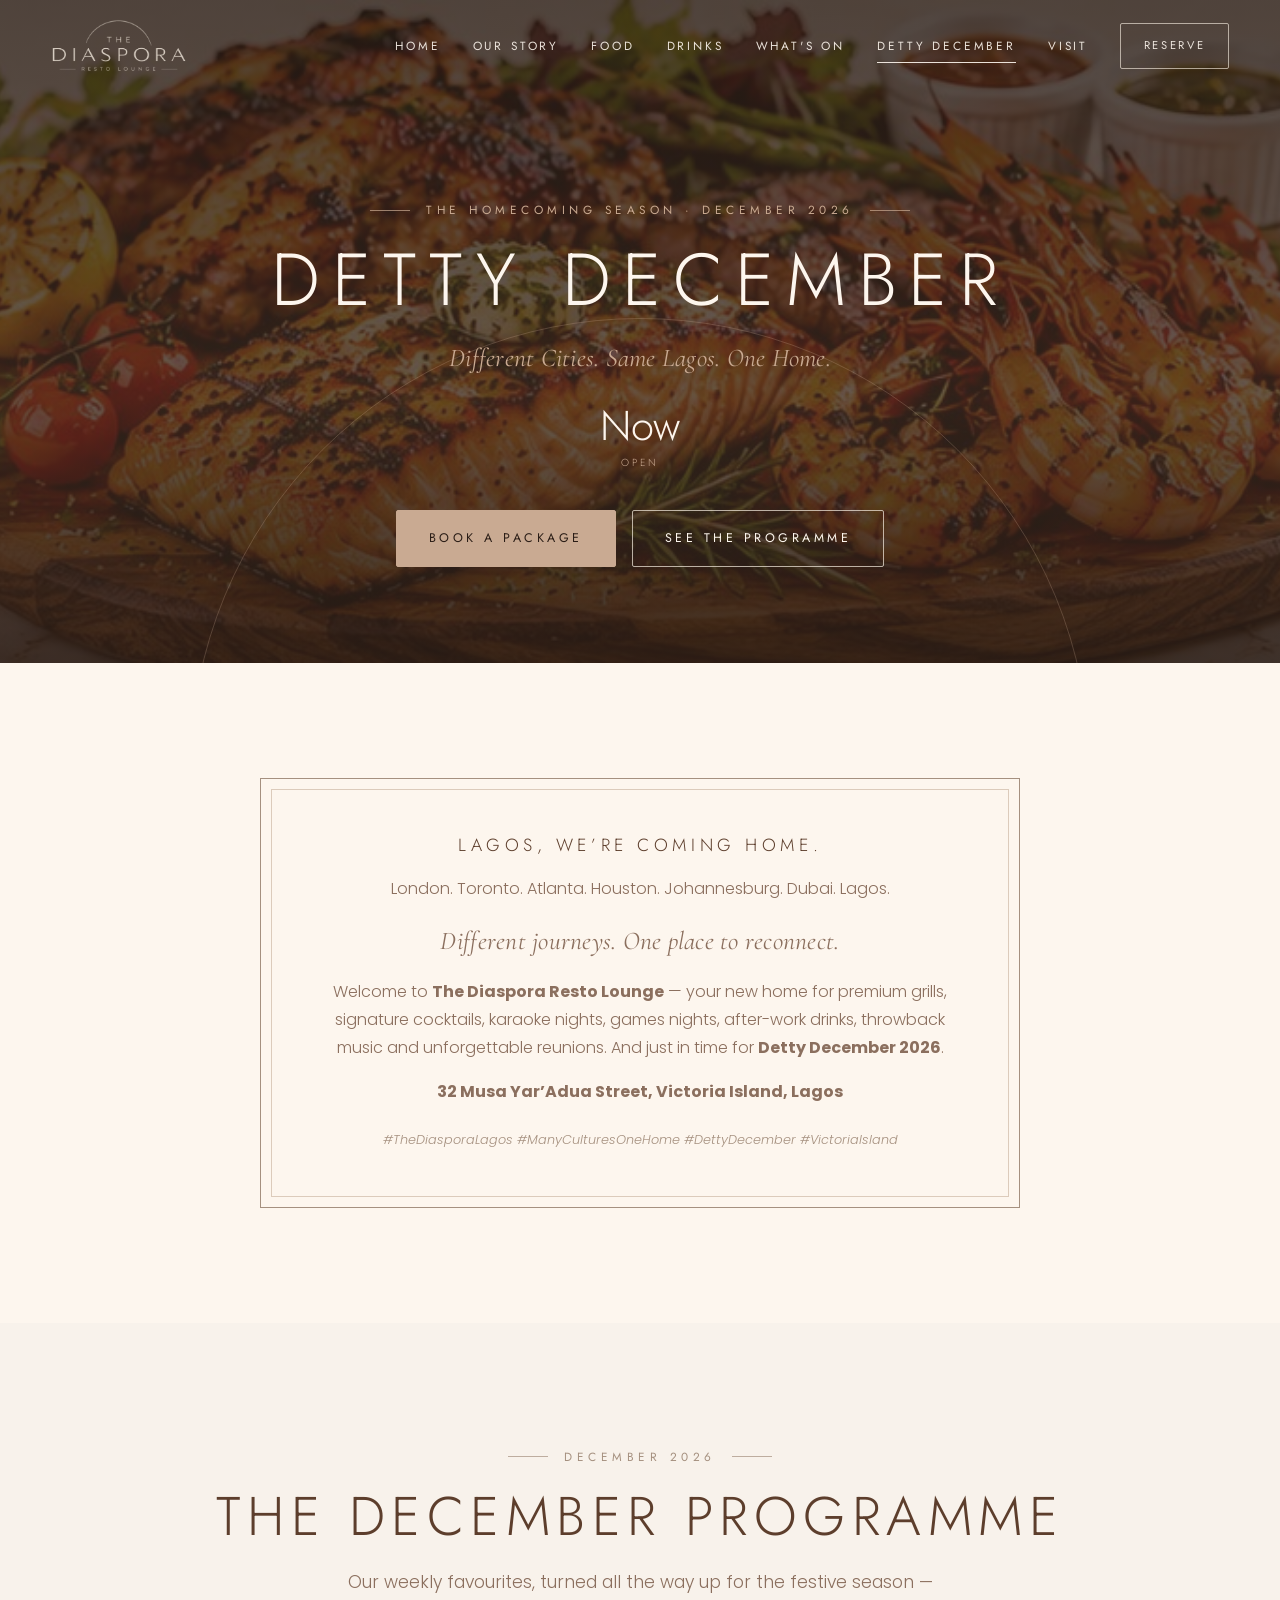
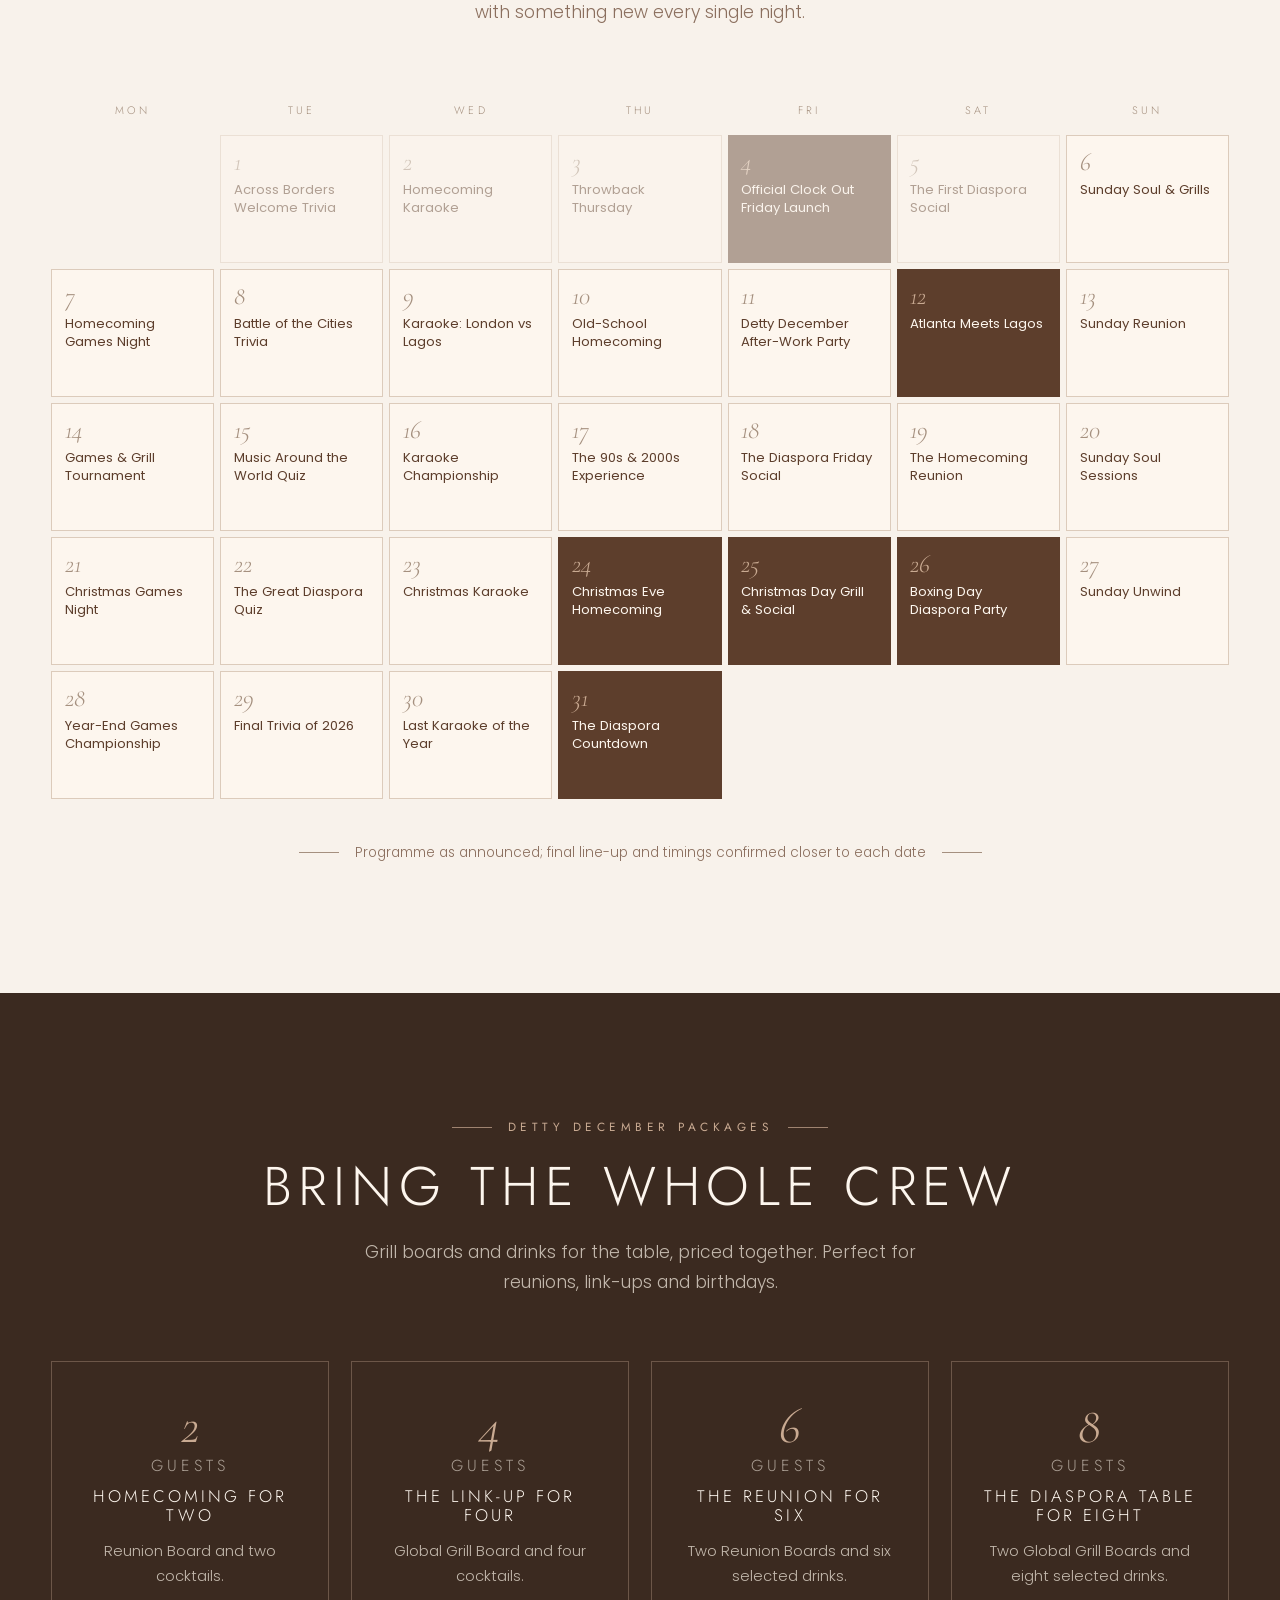
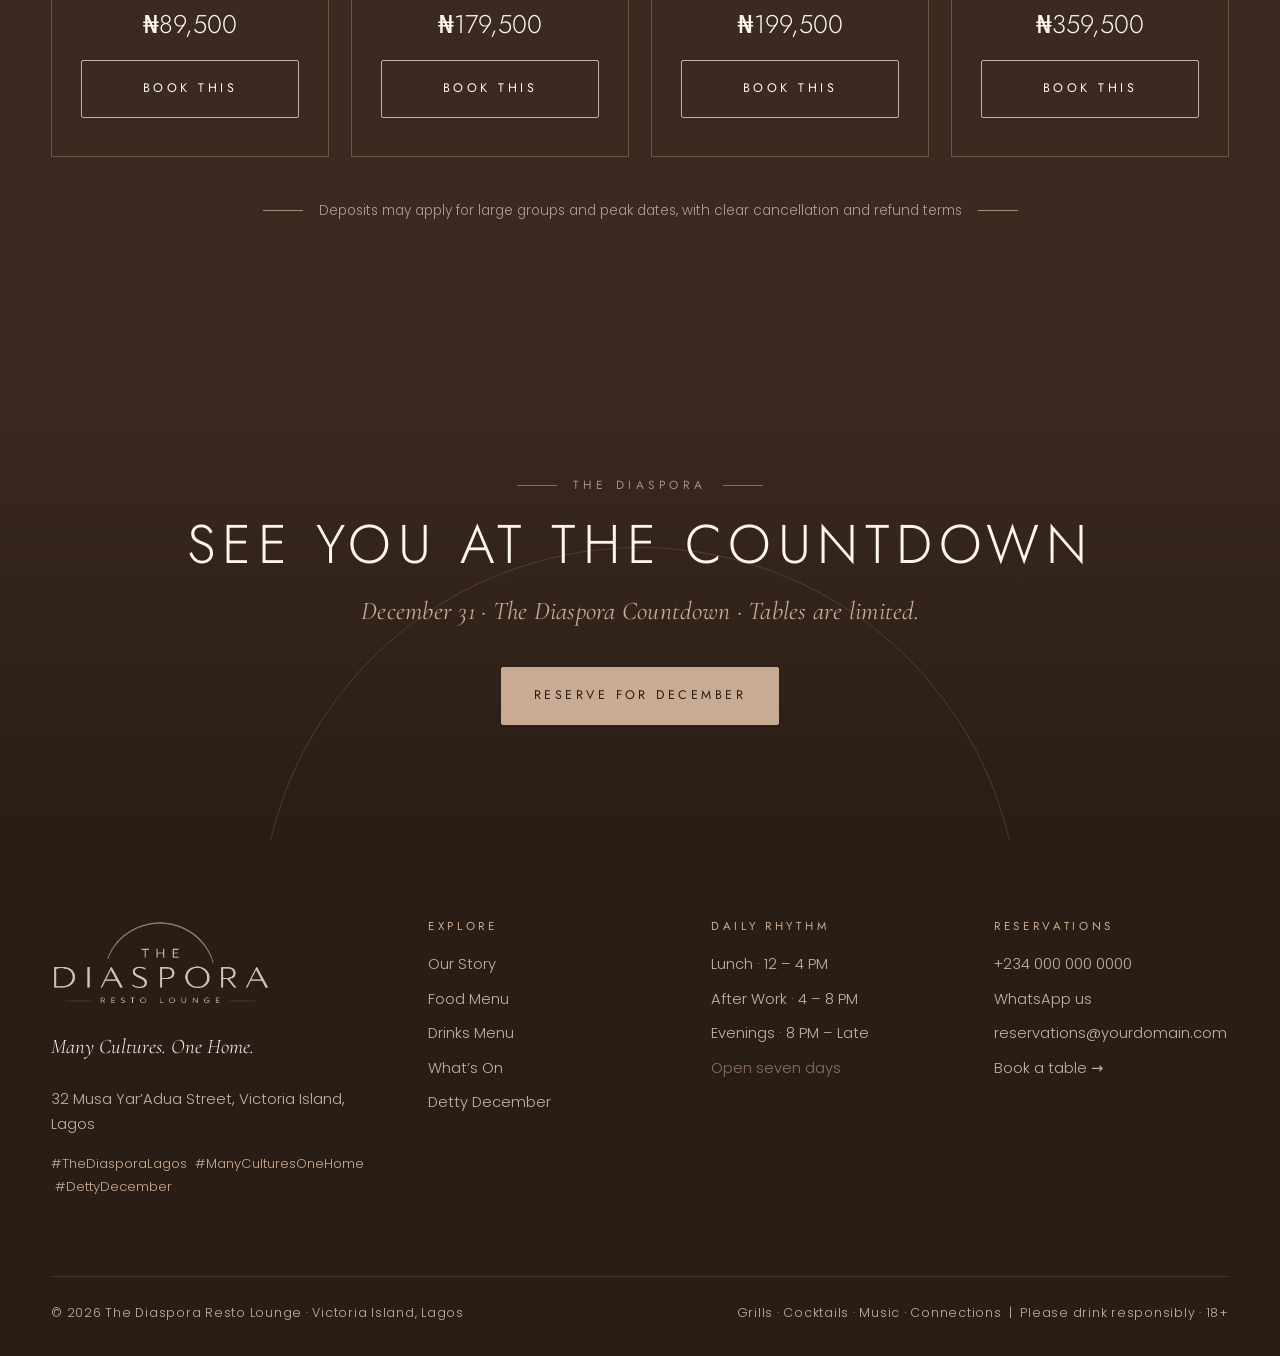
==== The_Diaspora_Website/detty-december.html @ e5af8d69 "Add files via upload first commit" ====
<!DOCTYPE html>
<html lang="en">
<head>
<meta charset="utf-8">
<meta name="viewport" content="width=device-width, initial-scale=1">
<title>Detty December 2026 · The Diaspora Resto Lounge</title>
<meta name="description" content="The Homecoming Season at The Diaspora — 31 nights of trivia, karaoke, socials and reunions this Detty December in Victoria Island, Lagos. Group packages from ₦89,500.">
<meta name="theme-color" content="#3B2A20">
<meta property="og:title" content="Detty December 2026 · The Diaspora Resto Lounge">
<meta property="og:description" content="The Homecoming Season at The Diaspora — 31 nights of trivia, karaoke, socials and reunions this Detty December in Victoria Island, Lagos. Group packages from ₦89,500.">
<meta property="og:type" content="website">
<meta property="og:image" content="assets/img/og-image.jpg">
<link rel="icon" href="assets/img/favicon.svg" type="image/svg+xml">
<link rel="preconnect" href="https://fonts.googleapis.com">
<link rel="preconnect" href="https://fonts.gstatic.com" crossorigin>
<link href="https://fonts.googleapis.com/css2?family=Cormorant+Garamond:ital,wght@1,400;1,500&family=Jost:wght@300;400;500&family=Poppins:wght@300;400;500&display=swap" rel="stylesheet">
<link rel="stylesheet" href="assets/css/style.css">
</head>
<body>
<a class="skip" href="#main">Skip to content</a>
<header class="site-header">
  <div class="wrap bar">
    <a class="brand" href="index.html" aria-label="The Diaspora Resto Lounge — home">
      <img class="logo-light" src="assets/img/logo-light.png" alt="The Diaspora Resto Lounge" width="764" height="303">
      <img class="logo-dark" src="assets/img/logo-dark.png" alt="The Diaspora Resto Lounge" width="764" height="303">
    </a>
    <button class="menu-toggle" aria-label="Open menu" aria-expanded="false"><span></span><span></span><span></span></button>
    <nav class="nav" aria-label="Main">
      <a href="index.html">Home</a>
      <a href="our-story.html">Our Story</a>
      <a href="food.html">Food</a>
      <a href="drinks.html">Drinks</a>
      <a href="whats-on.html">What&#x27;s On</a>
      <a href="detty-december.html" aria-current="page">Detty December</a>
      <a href="visit.html">Visit</a>
      <a class="btn light" href="visit.html#reserve">Reserve</a>
    </nav>
  </div>
</header>
<main id="main">
<section class="page-hero has-img">
  <div class="bg"><img src="assets/img/board-global-grill.jpg" alt=""></div>
  <div class="wrap">
    <div class="eyebrow lined">The Homecoming Season · December 2026</div>
    <h1>Detty December</h1>
    <p class="accent">Different Cities. Same Lagos. One Home.</p>
    <div class="countdown" data-countdown style="justify-content:center">
      <div><b data-d>–</b><small>Days</small></div><div><b data-h>–</b><small>Hours</small></div>
      <div><b data-m>–</b><small>Mins</small></div><div><b data-s>–</b><small>Secs</small></div>
    </div>
    <div class="btn-row" style="justify-content:center"><a class="btn glow" href="#packages">Book a package</a><a class="btn light" href="#programme">See the programme</a></div>
  </div>
</section>
<section class="section bg-cream">
  <div class="wrap">
    <div class="promo-card reveal">
      <h3>Lagos, we’re coming home.</h3>
      <p>London. Toronto. Atlanta. Houston. Johannesburg. Dubai. Lagos.</p>
      <p class="accent" style="margin:1.2rem 0">Different journeys. One place to reconnect.</p>
      <p>Welcome to <strong>The Diaspora Resto Lounge</strong> — your new home for premium grills, signature cocktails, karaoke nights, games nights, after-work drinks, throwback music and unforgettable reunions. And just in time for <strong>Detty December 2026</strong>.</p>
      <p><strong>32 Musa Yar’Adua Street, Victoria Island, Lagos</strong></p>
      <p class="tags">#TheDiasporaLagos #ManyCulturesOneHome #DettyDecember #VictoriaIsland</p>
    </div>
  </div>
</section>

<section class="section" id="programme" style="scroll-margin-top:80px">
  <div class="wrap">
    <div class="section-head center reveal">
      <div class="eyebrow lined">December 2026</div>
      <h2 class="title">The December Programme</h2>
      <p class="lead">Our weekly favourites, turned all the way up for the festive season — with something new every single night.</p>
    </div>
    <div class="cal reveal"><div class="dow">Mon</div><div class="dow">Tue</div><div class="dow">Wed</div><div class="dow">Thu</div><div class="dow">Fri</div><div class="dow">Sat</div><div class="dow">Sun</div><div class="cell empty"></div><div class="cell" data-date="2026-12-01"><span class="num">1</span><span class="wd">Tuesday</span><span class="ev">Across Borders Welcome Trivia</span></div><div class="cell" data-date="2026-12-02"><span class="num">2</span><span class="wd">Wednesday</span><span class="ev">Homecoming Karaoke</span></div><div class="cell" data-date="2026-12-03"><span class="num">3</span><span class="wd">Thursday</span><span class="ev">Throwback Thursday</span></div><div class="cell hl" data-date="2026-12-04"><span class="num">4</span><span class="wd">Friday</span><span class="ev">Official Clock Out Friday Launch</span></div><div class="cell" data-date="2026-12-05"><span class="num">5</span><span class="wd">Saturday</span><span class="ev">The First Diaspora Social</span></div><div class="cell" data-date="2026-12-06"><span class="num">6</span><span class="wd">Sunday</span><span class="ev">Sunday Soul &amp; Grills</span></div><div class="cell" data-date="2026-12-07"><span class="num">7</span><span class="wd">Monday</span><span class="ev">Homecoming Games Night</span></div><div class="cell" data-date="2026-12-08"><span class="num">8</span><span class="wd">Tuesday</span><span class="ev">Battle of the Cities Trivia</span></div><div class="cell" data-date="2026-12-09"><span class="num">9</span><span class="wd">Wednesday</span><span class="ev">Karaoke: London vs Lagos</span></div><div class="cell" data-date="2026-12-10"><span class="num">10</span><span class="wd">Thursday</span><span class="ev">Old-School Homecoming</span></div><div class="cell" data-date="2026-12-11"><span class="num">11</span><span class="wd">Friday</span><span class="ev">Detty December After-Work Party</span></div><div class="cell hl" data-date="2026-12-12"><span class="num">12</span><span class="wd">Saturday</span><span class="ev">Atlanta Meets Lagos</span></div><div class="cell" data-date="2026-12-13"><span class="num">13</span><span class="wd">Sunday</span><span class="ev">Sunday Reunion</span></div><div class="cell" data-date="2026-12-14"><span class="num">14</span><span class="wd">Monday</span><span class="ev">Games &amp; Grill Tournament</span></div><div class="cell" data-date="2026-12-15"><span class="num">15</span><span class="wd">Tuesday</span><span class="ev">Music Around the World Quiz</span></div><div class="cell" data-date="2026-12-16"><span class="num">16</span><span class="wd">Wednesday</span><span class="ev">Karaoke Championship</span></div><div class="cell" data-date="2026-12-17"><span class="num">17</span><span class="wd">Thursday</span><span class="ev">The 90s &amp; 2000s Experience</span></div><div class="cell" data-date="2026-12-18"><span class="num">18</span><span class="wd">Friday</span><span class="ev">The Diaspora Friday Social</span></div><div class="cell" data-date="2026-12-19"><span class="num">19</span><span class="wd">Saturday</span><span class="ev">The Homecoming Reunion</span></div><div class="cell" data-date="2026-12-20"><span class="num">20</span><span class="wd">Sunday</span><span class="ev">Sunday Soul Sessions</span></div><div class="cell" data-date="2026-12-21"><span class="num">21</span><span class="wd">Monday</span><span class="ev">Christmas Games Night</span></div><div class="cell" data-date="2026-12-22"><span class="num">22</span><span class="wd">Tuesday</span><span class="ev">The Great Diaspora Quiz</span></div><div class="cell" data-date="2026-12-23"><span class="num">23</span><span class="wd">Wednesday</span><span class="ev">Christmas Karaoke</span></div><div class="cell hl" data-date="2026-12-24"><span class="num">24</span><span class="wd">Thursday</span><span class="ev">Christmas Eve Homecoming</span></div><div class="cell hl" data-date="2026-12-25"><span class="num">25</span><span class="wd">Friday</span><span class="ev">Christmas Day Grill &amp; Social</span></div><div class="cell hl" data-date="2026-12-26"><span class="num">26</span><span class="wd">Saturday</span><span class="ev">Boxing Day Diaspora Party</span></div><div class="cell" data-date="2026-12-27"><span class="num">27</span><span class="wd">Sunday</span><span class="ev">Sunday Unwind</span></div><div class="cell" data-date="2026-12-28"><span class="num">28</span><span class="wd">Monday</span><span class="ev">Year-End Games Championship</span></div><div class="cell" data-date="2026-12-29"><span class="num">29</span><span class="wd">Tuesday</span><span class="ev">Final Trivia of 2026</span></div><div class="cell" data-date="2026-12-30"><span class="num">30</span><span class="wd">Wednesday</span><span class="ev">Last Karaoke of the Year</span></div><div class="cell hl" data-date="2026-12-31"><span class="num">31</span><span class="wd">Thursday</span><span class="ev">The Diaspora Countdown</span></div></div>
    <p class="note">Programme as announced; final line-up and timings confirmed closer to each date</p>
  </div>
</section>

<section class="section bg-dark" id="packages" style="scroll-margin-top:80px">
  <div class="wrap">
    <div class="section-head center reveal">
      <div class="eyebrow lined">Detty December packages</div>
      <h2 class="title">Bring the whole crew</h2>
      <p class="lead">Grill boards and drinks for the table, priced together. Perfect for reunions, link-ups and birthdays.</p>
    </div>
    <div class="packages"><article class="package reveal d0"><div class="size">2<small>Guests</small></div><h3>Homecoming for Two</h3><p>Reunion Board and two cocktails.</p><div class="price">₦89,500</div><a class="btn light" href="visit.html?package=Homecoming%20for%20Two#reserve">Book this</a></article><article class="package reveal d1"><div class="size">4<small>Guests</small></div><h3>The Link-Up for Four</h3><p>Global Grill Board and four cocktails.</p><div class="price">₦179,500</div><a class="btn light" href="visit.html?package=The%20Link-Up%20for%20Four#reserve">Book this</a></article><article class="package reveal d2"><div class="size">6<small>Guests</small></div><h3>The Reunion for Six</h3><p>Two Reunion Boards and six selected drinks.</p><div class="price">₦199,500</div><a class="btn light" href="visit.html?package=The%20Reunion%20for%20Six#reserve">Book this</a></article><article class="package reveal d3"><div class="size">8<small>Guests</small></div><h3>The Diaspora Table for Eight</h3><p>Two Global Grill Boards and eight selected drinks.</p><div class="price">₦359,500</div><a class="btn light" href="visit.html?package=The%20Diaspora%20Table%20for%20Eight#reserve">Book this</a></article></div>
    <p class="note" style="color:rgba(247,238,226,.6)">Deposits may apply for large groups and peak dates, with clear cancellation and refund terms</p>
  </div>
</section>
<section class="cta-band">
  <div class="wrap reveal">
    <div class="eyebrow lined">The Diaspora</div>
    <h2 class="title">See you at the Countdown</h2>
    <p class="accent">December 31 · The Diaspora Countdown · Tables are limited.</p>
    <div class="btn-row" style="justify-content:center"><a class="btn glow" href="visit.html#reserve">Reserve for December</a></div>
  </div>
</section>
</main>
<footer class="site-footer">
  <div class="wrap">
    <div class="footer-grid">
      <div>
        <img class="footer-logo" src="assets/img/logo-light.png" alt="The Diaspora Resto Lounge" width="764" height="303">
        <p class="footer-tag">Many Cultures. One Home.</p>
        <p>32 Musa Yar’Adua Street, Victoria Island, Lagos</p>
        <p class="hashtags">#TheDiasporaLagos &nbsp;#ManyCulturesOneHome &nbsp;#DettyDecember</p>
      </div>
      <div>
        <h4>Explore</h4>
        <ul>
          <li><a href="our-story.html">Our Story</a></li>
          <li><a href="food.html">Food Menu</a></li>
          <li><a href="drinks.html">Drinks Menu</a></li>
          <li><a href="whats-on.html">What’s On</a></li>
          <li><a href="detty-december.html">Detty December</a></li>
        </ul>
      </div>
      <div>
        <h4>Daily Rhythm</h4>
        <ul>
          <li>Lunch · 12 – 4 PM</li>
          <li>After Work · 4 – 8 PM</li>
          <li>Evenings · 8 PM – Late</li>
          <li class="muted">Open seven days</li>
        </ul>
      </div>
      <div>
        <h4>Reservations</h4>
        <ul>
          <li><a data-phone href="#"></a></li>
          <li><a data-whatsapp href="#" target="_blank" rel="noopener">WhatsApp us</a></li>
          <li><a data-email href="#"></a></li>
          <li><a href="visit.html#reserve">Book a table →</a></li>
          <li><a data-social="instagram" href="#" target="_blank" rel="noopener">Instagram</a></li>
          <li><a data-social="tiktok" href="#" target="_blank" rel="noopener">TikTok</a></li>
          <li><a data-social="x" href="#" target="_blank" rel="noopener">X</a></li>
        </ul>
      </div>
    </div>
    <div class="footer-base">
      <span>© <span data-year>2026</span> The Diaspora Resto Lounge · Victoria Island, Lagos</span>
      <span>Grills · Cocktails · Music · Connections &nbsp;|&nbsp; Please drink responsibly · 18+</span>
    </div>
  </div>
</footer>
<script src="assets/js/config.js"></script>
<script src="assets/js/main.js"></script>
</body>
</html>
---- The_Diaspora_Website/assets/css/style.css ----
/* ==========================================================
   THE DIASPORA · RESTO LOUNGE — site styles
   Palette taken from the logo and the business plan / menu PDFs
   ========================================================== */
:root{
  --cream:#FDF6EE;      /* logo background */
  --paper:#F8F2EB;      /* PDF page */
  --sand:#F1E6DA;
  --line:#DCCBBB;
  --taupe:#A5907F;      /* logo arc */
  --mocha:#8B6F5E;      /* muted text */
  --brown:#5D3E2C;      /* logo ink / table headers */
  --espresso:#3B2A20;   /* dark sections */
  --deep:#2A1D16;
  --glow:#C9AA92;       /* light accent on dark */

  --f-display:"Jost","Montserrat",system-ui,sans-serif;
  --f-body:"Poppins",system-ui,sans-serif;
  --f-accent:"Cormorant Garamond",Georgia,serif;

  --wrap:1200px;
  --radius:2px;
  --ease:cubic-bezier(.2,.7,.2,1);
}

*,*::before,*::after{box-sizing:border-box}
html{scroll-behavior:smooth}
body{
  margin:0;background:var(--paper);color:var(--brown);
  font-family:var(--f-body);font-weight:300;font-size:16px;line-height:1.75;
  -webkit-font-smoothing:antialiased;
}
img{max-width:100%;height:auto;display:block}
a{color:inherit;text-decoration:none}
p{margin:0 0 1em}
h1,h2,h3,h4{font-family:var(--f-display);font-weight:300;margin:0;line-height:1.15;letter-spacing:.04em}
.wrap{width:min(var(--wrap),92vw);margin-inline:auto}
.narrow{width:min(780px,92vw);margin-inline:auto}
.center{text-align:center}
.skip{position:absolute;left:-999px}
.skip:focus{left:1rem;top:1rem;background:var(--brown);color:var(--cream);padding:.5rem 1rem;z-index:999}

/* ---------- type helpers ---------- */
.eyebrow{
  font-family:var(--f-display);font-weight:400;font-size:.74rem;letter-spacing:.38em;
  text-transform:uppercase;color:var(--taupe);display:inline-flex;align-items:center;gap:1rem;margin-bottom:1.1rem;
}
.eyebrow.lined::before,.eyebrow.lined::after{content:"";width:40px;height:1px;background:currentColor;opacity:.7}
.title{font-size:clamp(2rem,4.4vw,3.4rem);text-transform:uppercase;letter-spacing:.12em;color:var(--brown)}
.title-sm{font-size:clamp(1.5rem,3vw,2.2rem);text-transform:uppercase;letter-spacing:.12em}
.accent{font-family:var(--f-accent);font-style:italic;font-weight:400;font-size:clamp(1.25rem,2.2vw,1.6rem);color:var(--mocha);letter-spacing:.01em;line-height:1.45}
.lead{font-size:1.08rem;color:var(--mocha);max-width:62ch}
.center .lead{margin-inline:auto}
.rule{width:120px;height:1px;background:var(--taupe);margin:1.6rem auto;border:0}
.muted{color:var(--mocha)}
.small{font-size:.85rem}

/* ---------- buttons ---------- */
.btn{
  display:inline-flex;align-items:center;justify-content:center;gap:.6rem;
  font-family:var(--f-display);font-weight:400;font-size:.78rem;letter-spacing:.28em;text-transform:uppercase;
  padding:1.05rem 2rem;border:1px solid var(--brown);color:var(--brown);background:transparent;
  transition:all .35s var(--ease);cursor:pointer;border-radius:var(--radius);
}
.btn:hover{background:var(--brown);color:var(--cream)}
.btn.solid{background:var(--brown);color:var(--cream)}
.btn.solid:hover{background:var(--espresso);border-color:var(--espresso)}
.btn.light{border-color:rgba(247,238,226,.7);color:var(--cream)}
.btn.light:hover{background:var(--cream);color:var(--espresso)}
.btn.glow{background:var(--glow);border-color:var(--glow);color:var(--deep)}
.btn.glow:hover{background:var(--cream);border-color:var(--cream)}
.btn-row{display:flex;flex-wrap:wrap;gap:1rem}
.center .btn-row{justify-content:center}
.link-arrow{font-family:var(--f-display);font-size:.78rem;letter-spacing:.28em;text-transform:uppercase;border-bottom:1px solid var(--taupe);padding-bottom:.3rem;transition:color .3s}
.link-arrow:hover{color:var(--taupe)}

/* ---------- header ---------- */
.site-header{
  position:fixed;inset:0 0 auto 0;z-index:50;
  transition:background .4s var(--ease),box-shadow .4s var(--ease),padding .4s var(--ease);
  padding:1.2rem 0;
}
.site-header .bar{display:flex;align-items:center;justify-content:space-between;gap:2rem}
.brand{display:flex;align-items:center}
.brand img{height:54px;width:auto;transition:height .4s var(--ease)}
.brand .logo-dark{display:none}
.nav{display:flex;align-items:center;gap:2rem}
.nav a{
  font-family:var(--f-display);font-weight:400;font-size:.74rem;letter-spacing:.24em;text-transform:uppercase;
  color:var(--cream);position:relative;padding:.4rem 0;opacity:.9;
}
.nav a::after{content:"";position:absolute;left:0;right:0;bottom:0;height:1px;background:currentColor;transform:scaleX(0);transition:transform .35s var(--ease)}
.nav a:hover::after,.nav a[aria-current="page"]::after{transform:scaleX(1)}
.nav .btn{padding:.75rem 1.4rem;font-size:.7rem}
.nav .btn::after{display:none}
.menu-toggle{display:none;background:none;border:0;cursor:pointer;width:44px;height:44px;position:relative;color:var(--cream)}
.menu-toggle span{position:absolute;left:10px;right:10px;height:1px;background:currentColor;transition:transform .3s,opacity .3s}
.menu-toggle span:nth-child(1){top:16px}.menu-toggle span:nth-child(2){top:22px}.menu-toggle span:nth-child(3){top:28px}

/* scrolled / light-page header */
.site-header.solid{background:rgba(253,246,238,.97);box-shadow:0 1px 0 var(--line);padding:.6rem 0;backdrop-filter:blur(8px)}
.site-header.solid .brand img{height:44px}
.site-header.solid .logo-light{display:none}
.site-header.solid .logo-dark{display:block}
.site-header.solid .nav a{color:var(--brown)}
.site-header.solid .nav .btn{border-color:var(--brown);color:var(--brown)}
.site-header.solid .nav .btn:hover{background:var(--brown);color:var(--cream)}
.site-header.solid .menu-toggle{color:var(--brown)}

@media (max-width:1080px){
  .menu-toggle{display:block;z-index:60}
  .nav{
    position:fixed;inset:0;background:var(--espresso);flex-direction:column;justify-content:center;gap:1.6rem;
    opacity:0;pointer-events:none;transition:opacity .4s var(--ease);
  }
  .nav a,.site-header.solid .nav a{color:var(--cream);font-size:.95rem}
  .site-header.solid .nav .btn{border-color:var(--cream);color:var(--cream)}
  body.nav-open .nav{opacity:1;pointer-events:auto}
  body.nav-open .menu-toggle{color:var(--cream)}
  body.nav-open .menu-toggle span:nth-child(1){transform:translateY(6px) rotate(45deg)}
  body.nav-open .menu-toggle span:nth-child(2){opacity:0}
  body.nav-open .menu-toggle span:nth-child(3){transform:translateY(-6px) rotate(-45deg)}
  body.nav-open{overflow:hidden}
}

/* ---------- hero (home) ---------- */
.hero{
  position:relative;min-height:100vh;min-height:100svh;display:grid;place-items:center;text-align:center;
  color:var(--cream);overflow:hidden;
  background:
    radial-gradient(ellipse 80% 60% at 50% 38%,rgba(165,144,127,.22),transparent 70%),
    linear-gradient(180deg,var(--deep) 0%,var(--espresso) 60%,#463226 100%);
  padding:8rem 0 6rem;
}
.hero::before{ /* the arc from the logo, drawn large */
  content:"";position:absolute;width:min(1100px,140vw);aspect-ratio:1;border-radius:50%;
  border:1px solid rgba(201,170,146,.22);left:50%;top:12%;transform:translateX(-50%);
}
.hero::after{
  content:"";position:absolute;width:min(1400px,180vw);aspect-ratio:1;border-radius:50%;
  border:1px solid rgba(201,170,146,.10);left:50%;top:4%;transform:translateX(-50%);
}
.hero-inner{position:relative;z-index:2}
.hero-logo{width:min(560px,82vw);margin:0 auto 2rem;animation:rise 1.4s var(--ease) both}
.hero .accent{color:var(--glow);font-size:clamp(1.4rem,2.6vw,2rem);animation:rise 1.4s .2s var(--ease) both}
.hero .tag{font-family:var(--f-display);letter-spacing:.42em;font-size:.78rem;text-transform:uppercase;color:rgba(247,238,226,.75);margin:1.4rem 0 2.6rem;animation:rise 1.4s .35s var(--ease) both}
.hero .btn-row{justify-content:center;animation:rise 1.4s .5s var(--ease) both}
.hero-foot{
  position:absolute;bottom:2rem;left:0;right:0;z-index:2;display:flex;justify-content:center;gap:2.5rem;flex-wrap:wrap;
  font-family:var(--f-display);font-size:.68rem;letter-spacing:.34em;text-transform:uppercase;color:rgba(247,238,226,.55)
}
@keyframes rise{from{opacity:0;transform:translateY(24px)}to{opacity:1;transform:none}}

/* ---------- page hero (inner pages) ---------- */
.page-hero{
  position:relative;color:var(--cream);text-align:center;overflow:hidden;
  padding:12rem 0 6rem;
  background:linear-gradient(180deg,var(--deep),var(--espresso));
}
.page-hero.has-img{background:none}
.page-hero .bg{position:absolute;inset:0;z-index:0}
.page-hero .bg img{width:100%;height:100%;object-fit:cover}
.page-hero .bg::after{content:"";position:absolute;inset:0;background:linear-gradient(180deg,rgba(42,29,22,.82),rgba(59,42,32,.78) 60%,rgba(42,29,22,.9))}
.page-hero .wrap{position:relative;z-index:1}
.page-hero::before{
  content:"";position:absolute;width:min(900px,130vw);aspect-ratio:1;border-radius:50%;
  border:1px solid rgba(201,170,146,.25);left:50%;top:48%;transform:translateX(-50%);z-index:1;pointer-events:none
}
.page-hero .eyebrow{color:var(--glow)}
.page-hero h1{font-size:clamp(2.4rem,6vw,4.6rem);text-transform:uppercase;letter-spacing:.16em}
.page-hero .accent{color:var(--glow);margin-top:1rem}

/* ---------- sections ---------- */
section{position:relative}
.section{padding:clamp(5rem,9vw,8rem) 0}
.section.tight{padding:clamp(3.5rem,6vw,5rem) 0}
.bg-cream{background:var(--cream)}
.bg-sand{background:var(--sand)}
.bg-dark{background:var(--espresso);color:var(--cream)}
.bg-dark .title,.bg-dark .title-sm{color:var(--cream)}
.bg-dark .eyebrow{color:var(--glow)}
.bg-dark .lead,.bg-dark .muted{color:rgba(247,238,226,.72)}
.bg-dark .accent{color:var(--glow)}
.bg-deep{background:var(--deep);color:var(--cream)}
.section-head{margin-bottom:clamp(2.5rem,5vw,4rem)}
.section-head.center .lead{margin-top:1.2rem}

/* ---------- marquee ---------- */
.marquee{background:var(--brown);color:var(--cream);overflow:hidden;padding:1.1rem 0;white-space:nowrap}
.marquee-track{display:inline-flex;gap:3rem;animation:marquee 38s linear infinite;padding-left:3rem}
.marquee span{font-family:var(--f-display);font-size:.82rem;letter-spacing:.4em;text-transform:uppercase}
.marquee i{font-style:normal;color:var(--glow)}
@keyframes marquee{to{transform:translateX(-50%)}}

/* ---------- split ---------- */
.split{display:grid;grid-template-columns:1fr 1fr;gap:clamp(2.5rem,6vw,6rem);align-items:center}
.split.reverse > :first-child{order:2}
.frame{position:relative}
.frame img{width:100%;aspect-ratio:4/5;object-fit:cover}
.frame::before{content:"";position:absolute;inset:-14px 14px 14px -14px;border:1px solid var(--taupe);z-index:-1}
.frame.arch img{border-radius:999px 999px 0 0}
.frame.arch::before{border-radius:999px 999px 0 0}
@media (max-width:860px){.split{grid-template-columns:1fr}.split.reverse > :first-child{order:0}}

.quote{
  font-family:var(--f-accent);font-style:italic;font-size:clamp(1.6rem,3.2vw,2.5rem);line-height:1.35;color:var(--brown);
  max-width:28ch;margin:0 auto;
}
.bg-dark .quote{color:var(--cream)}

/* ---------- three moments ---------- */
.moments{display:grid;grid-template-columns:repeat(3,1fr);gap:1.6rem}
.moment{background:var(--cream);border:1px solid var(--line);display:flex;flex-direction:column}
.moment figure{margin:0;overflow:hidden}
.moment img{width:100%;aspect-ratio:4/3;object-fit:cover;transition:transform 1.2s var(--ease)}
.moment:hover img{transform:scale(1.05)}
.moment .body{padding:1.8rem 1.8rem 2rem}
.moment .time{font-family:var(--f-display);font-size:.72rem;letter-spacing:.3em;color:var(--taupe);text-transform:uppercase}
.moment h3{font-size:1.4rem;text-transform:uppercase;letter-spacing:.14em;margin:.5rem 0 .8rem}
.moment p{color:var(--mocha);font-size:.95rem;margin:0}
@media (max-width:860px){.moments{grid-template-columns:1fr}}

/* ---------- dish cards ---------- */
.dish-grid{display:grid;grid-template-columns:repeat(4,1fr);gap:1.6rem}
.dish-grid.cols-3{grid-template-columns:repeat(3,1fr)}
.dish-grid.cols-2{grid-template-columns:repeat(2,1fr)}
.dish{display:flex;flex-direction:column;background:var(--cream);border:1px solid var(--line);transition:transform .5s var(--ease),box-shadow .5s var(--ease)}
.dish:hover{transform:translateY(-4px);box-shadow:0 18px 40px -24px rgba(59,42,32,.45)}
.dish figure{margin:0;overflow:hidden;background:var(--sand)}
.dish img{width:100%;aspect-ratio:4/3;object-fit:cover;transition:transform 1.2s var(--ease)}
.dish.tall img{aspect-ratio:3/4}
.dish:hover img{transform:scale(1.05)}
.dish .body{padding:1.4rem 1.4rem 1.6rem;display:flex;flex-direction:column;gap:.4rem;flex:1}
.dish .row{display:flex;justify-content:space-between;align-items:baseline;gap:1rem}
.dish h3{font-size:1.02rem;font-weight:400;letter-spacing:.08em;text-transform:uppercase}
.dish .price{font-family:var(--f-display);font-weight:500;white-space:nowrap;color:var(--brown)}
.dish p{color:var(--mocha);font-size:.9rem;margin:0}
.dish .tagline{font-family:var(--f-display);font-size:.68rem;letter-spacing:.24em;text-transform:uppercase;color:var(--taupe)}
.bg-dark .dish{background:rgba(253,246,238,.04);border-color:rgba(201,170,146,.22)}
.bg-dark .dish h3,.bg-dark .dish .price{color:var(--cream)}
.bg-dark .dish p{color:rgba(247,238,226,.7)}
@media (max-width:1000px){.dish-grid,.dish-grid.cols-3{grid-template-columns:repeat(2,1fr)}}
@media (max-width:560px){.dish-grid,.dish-grid.cols-3,.dish-grid.cols-2{grid-template-columns:1fr}}

/* horizontal scroller */
.scroller{display:grid;grid-auto-flow:column;grid-auto-columns:minmax(260px,1fr);gap:1.4rem;overflow-x:auto;scroll-snap-type:x mandatory;padding-bottom:1.2rem;scrollbar-width:thin;scrollbar-color:var(--taupe) transparent}
.scroller > *{scroll-snap-align:start}
@media (min-width:1100px){.scroller.fit7{grid-auto-columns:calc((100% - 6*1.4rem)/4.2)}}

/* ---------- week strip ---------- */
.week{display:grid;grid-template-columns:repeat(7,1fr);border-top:1px solid rgba(201,170,146,.25);border-bottom:1px solid rgba(201,170,146,.25)}
.week a{padding:2rem 1.1rem;border-right:1px solid rgba(201,170,146,.18);display:flex;flex-direction:column;gap:.6rem;transition:background .4s}
.week a:last-child{border-right:0}
.week a:hover{background:rgba(201,170,146,.08)}
.week .d{font-family:var(--f-display);font-size:.7rem;letter-spacing:.34em;text-transform:uppercase;color:var(--glow)}
.week .n{font-family:var(--f-display);font-size:1.12rem;letter-spacing:.06em;line-height:1.25}
.week .t{font-size:.8rem;color:rgba(247,238,226,.6)}
@media (max-width:1000px){.week{grid-template-columns:repeat(2,1fr)}.week a{border-bottom:1px solid rgba(201,170,146,.18)}}

/* ---------- feature banner ---------- */
.feature{
  position:relative;color:var(--cream);overflow:hidden;
  display:grid;grid-template-columns:1.1fr 1fr;min-height:560px;
}
.feature .media{position:relative}
.feature .media img{position:absolute;inset:0;width:100%;height:100%;object-fit:cover}
.feature .content{background:var(--brown);padding:clamp(3rem,6vw,5.5rem);display:flex;flex-direction:column;justify-content:center}
.feature .eyebrow{color:var(--glow)}
.feature .title{color:var(--cream)}
.feature p{color:rgba(247,238,226,.78)}
@media (max-width:860px){.feature{grid-template-columns:1fr}.feature .media{min-height:320px}}

.countdown{display:flex;gap:1.6rem;margin:1.8rem 0 2.2rem}
.countdown div{text-align:center;min-width:64px}
.countdown b{display:block;font-family:var(--f-display);font-weight:300;font-size:2.6rem;line-height:1}
.countdown small{font-family:var(--f-display);font-size:.64rem;letter-spacing:.3em;text-transform:uppercase;color:var(--glow)}

/* ---------- info strip ---------- */
.info-grid{display:grid;grid-template-columns:repeat(3,1fr);gap:0;border:1px solid var(--line);background:var(--cream)}
.info-grid > div{padding:2.6rem 2.2rem;border-right:1px solid var(--line)}
.info-grid > div:last-child{border-right:0}
.info-grid h3{font-size:.78rem;letter-spacing:.32em;text-transform:uppercase;color:var(--taupe);font-weight:400;margin-bottom:1rem}
.info-grid p{margin:0 0 .3rem}
@media (max-width:860px){.info-grid{grid-template-columns:1fr}.info-grid > div{border-right:0;border-bottom:1px solid var(--line)}}

/* hours list */
.hours{list-style:none;padding:0;margin:0}
.hours li{display:flex;justify-content:space-between;gap:1rem;padding:.75rem 0;border-bottom:1px solid var(--line)}
.hours li span:first-child{font-family:var(--f-display);letter-spacing:.12em;text-transform:uppercase;font-size:.85rem}
.hours li span:last-child{color:var(--mocha)}
.bg-dark .hours li{border-color:rgba(201,170,146,.22)}
.bg-dark .hours li span:last-child{color:rgba(247,238,226,.7)}

/* ---------- pillars ---------- */
.pillars{display:grid;grid-template-columns:repeat(4,1fr);gap:0;border-top:1px solid var(--line)}
.pillar{padding:2.6rem 1.8rem;border-right:1px solid var(--line)}
.pillar:last-child{border-right:0}
.pillar .num{font-family:var(--f-accent);font-style:italic;font-size:2rem;color:var(--taupe)}
.pillar h3{font-size:1.15rem;letter-spacing:.18em;text-transform:uppercase;margin:.6rem 0 .8rem}
.pillar p{color:var(--mocha);font-size:.93rem;margin:0}
@media (max-width:900px){.pillars{grid-template-columns:repeat(2,1fr)}.pillar{border-bottom:1px solid var(--line)}}
@media (max-width:520px){.pillars{grid-template-columns:1fr}.pillar{border-right:0}}

.cities{display:flex;flex-wrap:wrap;justify-content:center;gap:.6rem 1.8rem;font-family:var(--f-display);letter-spacing:.3em;text-transform:uppercase;font-size:.9rem;color:var(--mocha)}
.cities b{font-weight:500;color:var(--brown)}

/* ---------- menu pages ---------- */
.subnav{position:sticky;top:64px;z-index:20;background:rgba(253,246,238,.97);border-bottom:1px solid var(--line);backdrop-filter:blur(6px)}
.subnav .wrap{display:flex;gap:2.2rem;overflow-x:auto;scrollbar-width:none}
.subnav a{flex:none;font-family:var(--f-display);font-size:.72rem;letter-spacing:.26em;text-transform:uppercase;padding:1.1rem 0;color:var(--mocha);border-bottom:1px solid transparent;transition:color .3s,border-color .3s}
.subnav a:hover,.subnav a.active{color:var(--brown);border-color:var(--brown)}
.menu-section{padding:clamp(4rem,7vw,6rem) 0;scroll-margin-top:120px}
.menu-section + .menu-section{border-top:1px solid var(--line)}
.menu-head{text-align:center;margin-bottom:3rem}
.menu-head h2{font-size:clamp(1.9rem,4vw,2.9rem);text-transform:uppercase;letter-spacing:.14em}
.menu-head .accent{margin-top:.6rem}

.menu-list{display:grid;grid-template-columns:1fr 1fr;gap:0 4rem}
.menu-list.single{grid-template-columns:1fr;max-width:820px;margin-inline:auto}
.menu-item{padding:1.25rem 0;border-bottom:1px solid var(--line)}
.menu-item .row{display:flex;align-items:baseline;gap:.8rem}
.menu-item h3{font-size:1.02rem;font-weight:400;letter-spacing:.06em;font-family:var(--f-display)}
.menu-item .dots{flex:1;border-bottom:1px dotted var(--taupe);transform:translateY(-4px);min-width:20px}
.menu-item .price{font-family:var(--f-display);font-weight:500;white-space:nowrap}
.menu-item p{margin:.25rem 0 0;color:var(--mocha);font-size:.9rem}
@media (max-width:760px){.menu-list{grid-template-columns:1fr}}

.note{
  text-align:center;font-size:.85rem;color:var(--mocha);margin-top:2.6rem;
  display:flex;align-items:center;justify-content:center;gap:1rem
}
.note::before,.note::after{content:"";height:1px;width:40px;background:var(--taupe)}

.sauces{display:flex;flex-wrap:wrap;justify-content:center;gap:.8rem;margin-top:1rem}
.sauces span{border:1px solid var(--taupe);padding:.6rem 1.2rem;font-family:var(--f-display);font-size:.78rem;letter-spacing:.2em;text-transform:uppercase;border-radius:999px;background:var(--cream)}

.brand-list{display:grid;grid-template-columns:repeat(3,1fr);gap:1.6rem}
.brand-card{background:var(--cream);border:1px solid var(--line)}
.brand-card img{width:100%;aspect-ratio:3/2;object-fit:cover}
.brand-card .body{padding:1.4rem 1.5rem 1.6rem}
.brand-card h3{font-size:1rem;letter-spacing:.24em;text-transform:uppercase;font-weight:400;margin-bottom:.5rem}
.brand-card p{margin:0;color:var(--mocha);font-size:.9rem}
@media (max-width:900px){.brand-list{grid-template-columns:repeat(2,1fr)}}
@media (max-width:560px){.brand-list{grid-template-columns:1fr}}

.callout{border:1px solid var(--taupe);padding:2.2rem;text-align:center;background:var(--cream);max-width:820px;margin:3rem auto 0}
.callout h3{font-size:.85rem;letter-spacing:.32em;text-transform:uppercase;font-weight:400;margin-bottom:.6rem}
.callout p{margin:0;color:var(--mocha)}

/* ---------- what's on ---------- */
.day-card{
  display:grid;grid-template-columns:200px 1fr 300px;gap:2.6rem;align-items:start;
  padding:2.8rem 0;border-bottom:1px solid var(--line);scroll-margin-top:110px
}
.day-card:first-child{border-top:1px solid var(--line)}
.day-card .day{font-family:var(--f-display);text-transform:uppercase;letter-spacing:.3em;font-size:.8rem;color:var(--taupe)}
.day-card .day b{display:block;font-family:var(--f-accent);font-style:italic;font-weight:400;letter-spacing:0;text-transform:none;font-size:3rem;line-height:1;color:var(--brown);margin-top:.3rem}
.day-card h3{font-size:clamp(1.4rem,2.6vw,1.9rem);text-transform:uppercase;letter-spacing:.12em}
.day-card .theme{font-family:var(--f-display);letter-spacing:.2em;text-transform:uppercase;font-size:.75rem;color:var(--mocha);margin:.5rem 0 1rem;display:flex;gap:1rem;flex-wrap:wrap}
.day-card .theme span+span::before{content:"·";margin-right:1rem;color:var(--taupe)}
.day-card p{color:var(--mocha);margin:0}
.offer{background:var(--cream);border:1px solid var(--line);padding:1.5rem 1.6rem}
.offer small{font-family:var(--f-display);letter-spacing:.3em;text-transform:uppercase;font-size:.65rem;color:var(--taupe)}
.offer h4{font-size:1rem;font-weight:400;letter-spacing:.04em;margin:.4rem 0 .5rem;font-family:var(--f-body)}
.offer .price{font-family:var(--f-display);font-size:1.5rem;font-weight:400}
.offer .for{font-size:.8rem;color:var(--mocha);margin-top:.6rem;padding-top:.6rem;border-top:1px solid var(--line)}
@media (max-width:960px){.day-card{grid-template-columns:1fr;gap:1.2rem}}

.chips{display:flex;flex-wrap:wrap;gap:.8rem;justify-content:center}
.chips span{border:1px solid rgba(201,170,146,.45);padding:.8rem 1.4rem;font-family:var(--f-display);font-size:.78rem;letter-spacing:.22em;text-transform:uppercase}

.feature-cards{display:grid;grid-template-columns:repeat(4,1fr);gap:1.4rem}
.feature-cards > div{border:1px solid rgba(201,170,146,.25);padding:2rem 1.6rem}
.feature-cards h3{font-size:1rem;letter-spacing:.2em;text-transform:uppercase;margin-bottom:.8rem;color:var(--cream)}
.feature-cards p{font-size:.9rem;color:rgba(247,238,226,.7);margin:0}
.feature-cards .ico{width:38px;height:38px;color:var(--glow);margin-bottom:1.2rem}
@media (max-width:960px){.feature-cards{grid-template-columns:repeat(2,1fr)}}
@media (max-width:520px){.feature-cards{grid-template-columns:1fr}}

/* ---------- december calendar ---------- */
.cal{display:grid;grid-template-columns:repeat(7,1fr);gap:6px}
.cal .dow{font-family:var(--f-display);font-size:.68rem;letter-spacing:.3em;text-transform:uppercase;text-align:center;color:var(--taupe);padding:.6rem 0}
.cal .cell{min-height:128px;background:var(--cream);border:1px solid var(--line);padding:.8rem .8rem 1rem;display:flex;flex-direction:column;gap:.4rem;transition:background .3s,transform .3s}
.cal .cell:hover{background:#fff;transform:translateY(-2px)}
.cal .cell.empty{background:transparent;border-color:transparent}
.cal .cell .num{font-family:var(--f-accent);font-style:italic;font-size:1.6rem;line-height:1;color:var(--taupe)}
.cal .cell .ev{font-size:.82rem;line-height:1.35;color:var(--brown);font-weight:400}
.cal .cell.hl{background:var(--brown);border-color:var(--brown)}
.cal .cell.hl .num{color:var(--glow)}
.cal .cell.hl .ev{color:var(--cream)}
.cal .cell.past{opacity:.45}
@media (max-width:860px){
  .cal{grid-template-columns:1fr 1fr}
  .cal .dow,.cal .cell.empty{display:none}
  .cal .cell{min-height:auto}
  .cal .cell .wd{display:inline}
}
.cal .cell .wd{display:none;font-family:var(--f-display);font-size:.62rem;letter-spacing:.24em;text-transform:uppercase;color:var(--mocha)}
@media (max-width:860px){.cal .cell .wd{display:block}}

.packages{display:grid;grid-template-columns:repeat(4,1fr);gap:1.4rem}
.package{border:1px solid rgba(201,170,146,.35);padding:2.4rem 1.8rem;text-align:center;display:flex;flex-direction:column;gap:.8rem;transition:background .4s,border-color .4s}
.package:hover{background:rgba(201,170,146,.08);border-color:var(--glow)}
.package .size{font-family:var(--f-accent);font-style:italic;font-size:3.2rem;line-height:1;color:var(--glow)}
.package .size small{font-size:1rem;font-family:var(--f-display);font-style:normal;letter-spacing:.24em;text-transform:uppercase;display:block;margin-top:.4rem;color:rgba(247,238,226,.6)}
.package h3{font-size:1.05rem;letter-spacing:.18em;text-transform:uppercase;color:var(--cream)}
.package p{margin:0;color:rgba(247,238,226,.72);font-size:.92rem;flex:1}
.package .price{font-family:var(--f-display);font-size:1.6rem;color:var(--cream)}
@media (max-width:1000px){.packages{grid-template-columns:repeat(2,1fr)}}
@media (max-width:520px){.packages{grid-template-columns:1fr}}

.promo-card{
  border:1px solid var(--taupe);background:var(--cream);padding:clamp(2rem,5vw,3.5rem);text-align:center;max-width:760px;margin:0 auto;position:relative
}
.promo-card::before{content:"";position:absolute;inset:10px;border:1px solid var(--line);pointer-events:none}
.promo-card h3{font-size:1.1rem;letter-spacing:.26em;text-transform:uppercase;margin-bottom:1.2rem}
.promo-card p{color:var(--mocha)}
.promo-card .tags{font-size:.8rem;color:var(--taupe);font-style:italic;margin:1.4rem 0 0}

/* ---------- forms ---------- */
.form{display:grid;grid-template-columns:1fr 1fr;gap:1.2rem 1.4rem}
.form .full{grid-column:1/-1}
.form label{display:flex;flex-direction:column;gap:.45rem;font-family:var(--f-display);font-size:.7rem;letter-spacing:.26em;text-transform:uppercase;color:var(--mocha)}
.form input,.form select,.form textarea{
  font:inherit;font-family:var(--f-body);font-size:.98rem;letter-spacing:0;text-transform:none;color:var(--brown);
  background:var(--cream);border:1px solid var(--line);padding:.9rem 1rem;border-radius:var(--radius);outline:none;transition:border-color .3s
}
.form input:focus,.form select:focus,.form textarea:focus{border-color:var(--brown)}
.form textarea{min-height:120px;resize:vertical}
.form .actions{grid-column:1/-1;display:flex;flex-wrap:wrap;gap:1rem;align-items:center;margin-top:.6rem}
.form .hint{font-size:.82rem;color:var(--mocha);font-family:var(--f-body);letter-spacing:0;text-transform:none}
.form-status{grid-column:1/-1;font-size:.9rem;padding:1rem 1.2rem;background:var(--sand);border-left:2px solid var(--brown);display:none}
.form-status.show{display:block}
@media (max-width:640px){.form{grid-template-columns:1fr}}

.map{border:1px solid var(--line);filter:sepia(.35) saturate(.8);width:100%;height:420px;display:block}

/* ---------- CTA band ---------- */
.cta-band{text-align:center;background:linear-gradient(180deg,var(--espresso),var(--deep));color:var(--cream);padding:clamp(5rem,9vw,7.5rem) 0;position:relative;overflow:hidden}
.cta-band::before{content:"";position:absolute;width:760px;aspect-ratio:1;border:1px solid rgba(201,170,146,.2);border-radius:50%;left:50%;top:40%;transform:translateX(-50%)}
.cta-band .wrap{position:relative}
.cta-band .title{color:var(--cream)}
.cta-band .accent{color:var(--glow);margin:1rem 0 2.4rem}

/* ---------- footer ---------- */
.site-footer{background:var(--deep);color:rgba(247,238,226,.72);padding:5rem 0 2rem;font-size:.92rem}
.footer-grid{display:grid;grid-template-columns:1.4fr 1fr 1fr 1fr;gap:3rem}
.footer-logo{width:220px;margin-bottom:1.4rem}
.site-footer h4{font-size:.72rem;letter-spacing:.32em;text-transform:uppercase;color:var(--glow);font-weight:400;margin-bottom:1.2rem}
.site-footer ul{list-style:none;padding:0;margin:0;display:grid;gap:.55rem}
.site-footer a:hover{color:var(--cream)}
.footer-tag{font-family:var(--f-accent);font-style:italic;font-size:1.3rem;color:var(--cream)}
.footer-base{margin-top:4rem;padding-top:1.6rem;border-top:1px solid rgba(201,170,146,.18);display:flex;justify-content:space-between;flex-wrap:wrap;gap:1rem;font-size:.78rem;letter-spacing:.06em}
.hashtags{color:var(--glow);font-size:.82rem}
@media (max-width:900px){.footer-grid{grid-template-columns:1fr 1fr}}
@media (max-width:540px){.footer-grid{grid-template-columns:1fr}}

/* ---------- reveal ---------- */
.reveal{opacity:0;transform:translateY(28px);transition:opacity 1s var(--ease),transform 1s var(--ease)}
.reveal.in{opacity:1;transform:none}
.reveal.d1{transition-delay:.1s}.reveal.d2{transition-delay:.2s}.reveal.d3{transition-delay:.3s}
@media (prefers-reduced-motion:reduce){
  *{animation:none!important;transition:none!important}
  .reveal{opacity:1;transform:none}
}

.dish.sq img{aspect-ratio:1/1}
@media (max-width:600px){.hero-foot{gap:.5rem 1.6rem;bottom:1.4rem}.hero{padding-bottom:8rem}}
.dish .price.ask{font-size:.68rem;letter-spacing:.16em;text-transform:uppercase;font-weight:400;color:var(--taupe);text-align:right;line-height:1.4;max-width:7.5em;white-space:normal}
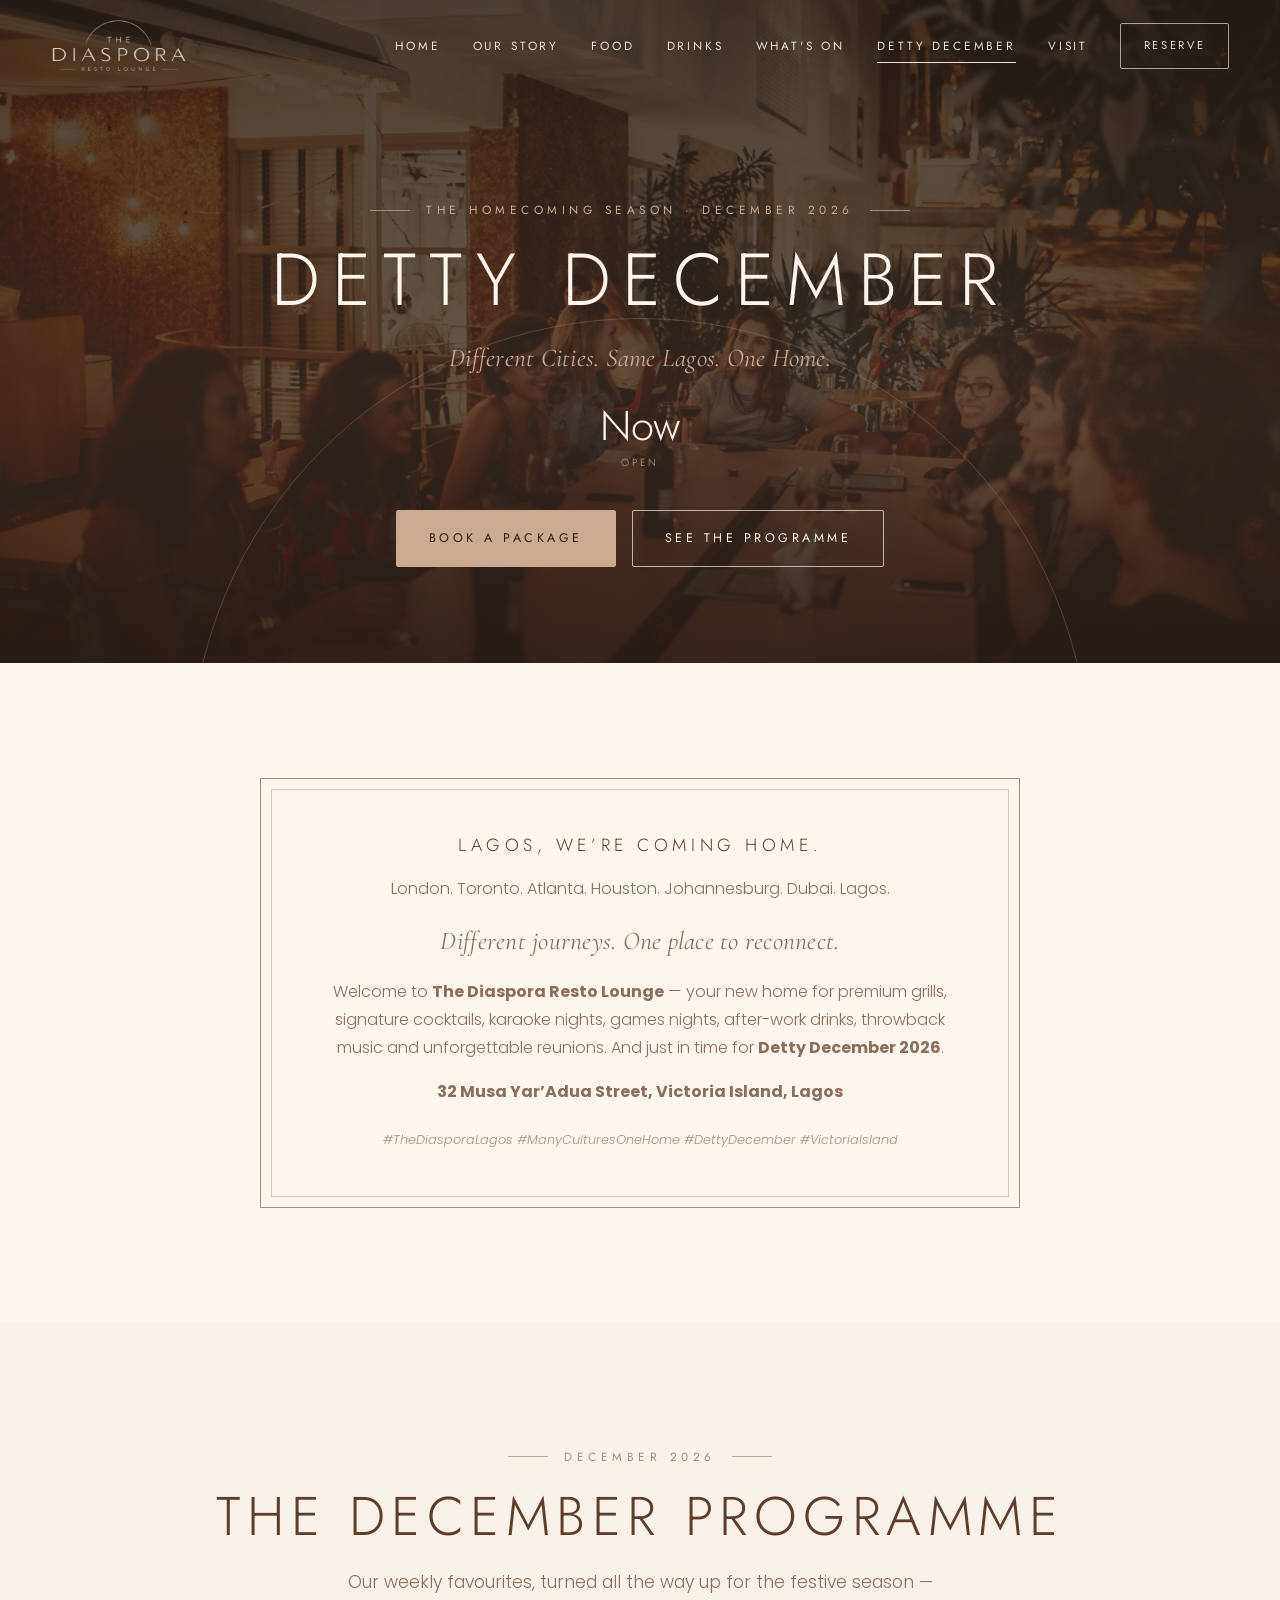
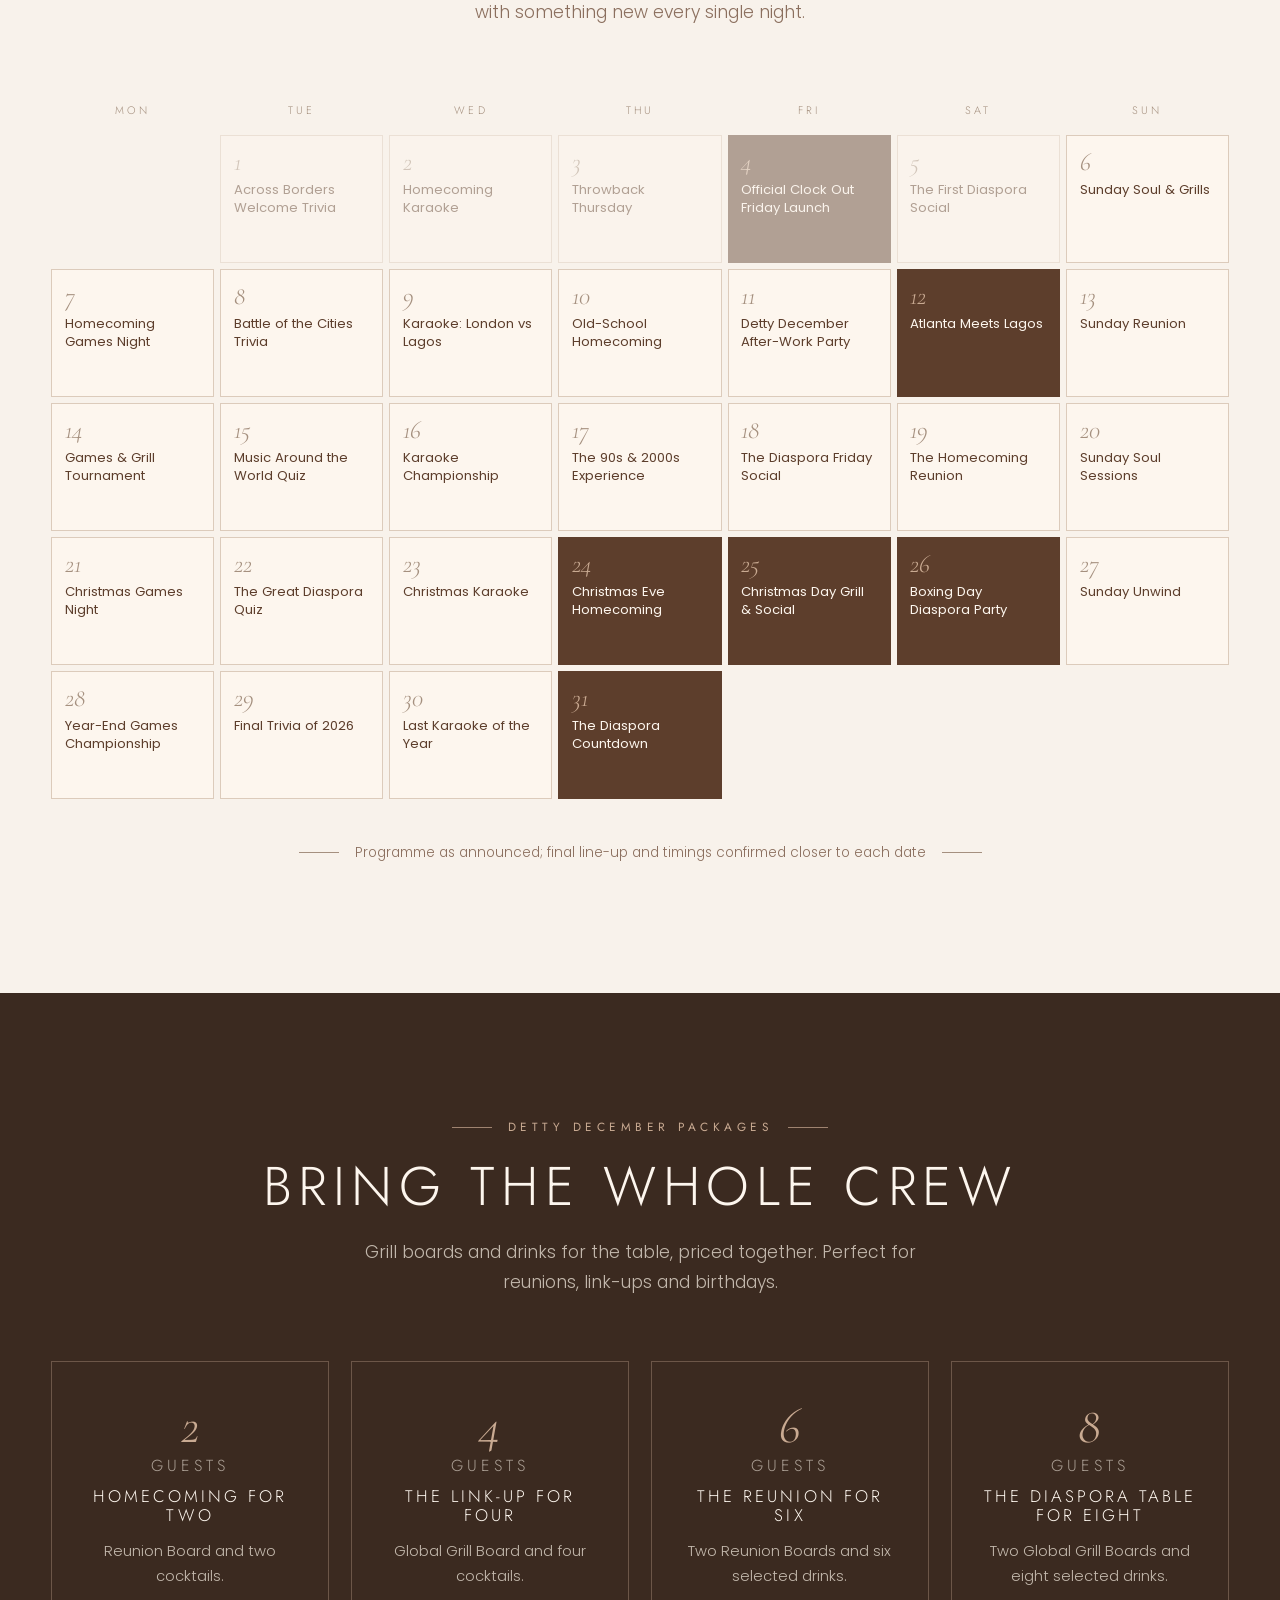
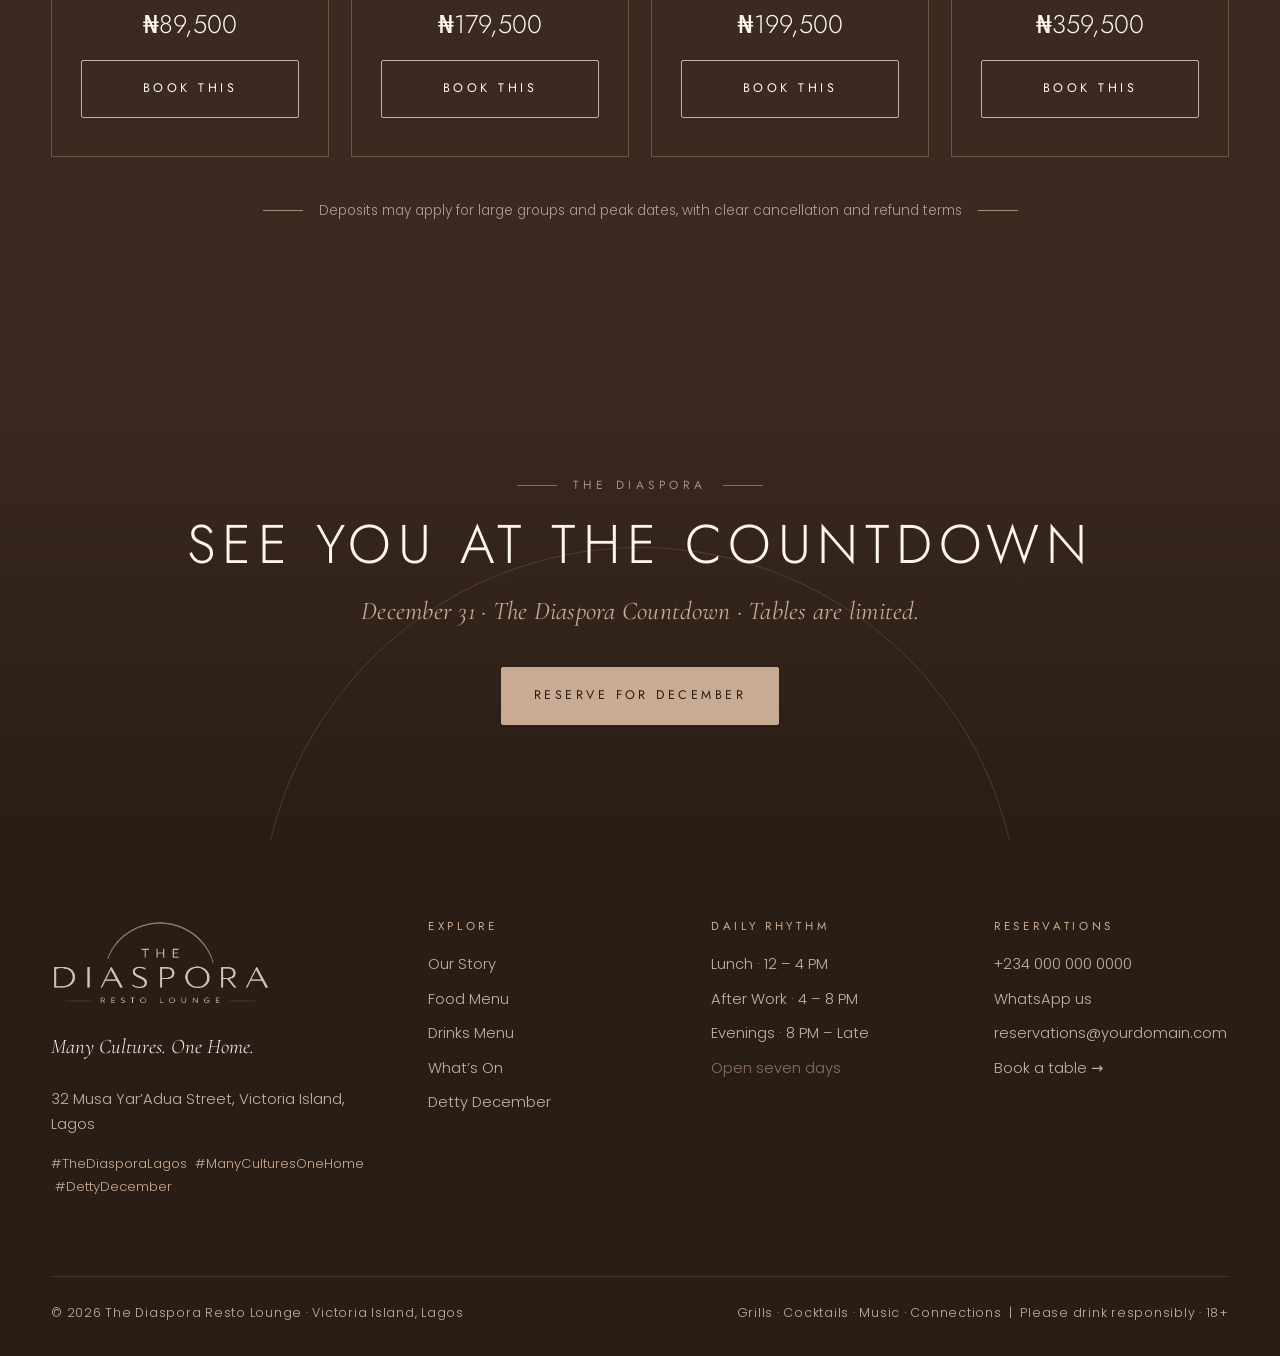
==== commit c7de0d4f: "Add files via upload commit added some visual updates" ====
--- a/The_Diaspora_Website/detty-december.html
+++ b/The_Diaspora_Website/detty-december.html
@@ -39,7 +39,7 @@
 </header>
 <main id="main">
 <section class="page-hero has-img">
-  <div class="bg"><img src="assets/img/board-global-grill.jpg" alt=""></div>
+  <div class="bg"><img src="assets/img/people-terrace.jpg" alt="" style="object-position:center 55%"></div>
   <div class="wrap">
     <div class="eyebrow lined">The Homecoming Season · December 2026</div>
     <h1>Detty December</h1>
@@ -88,6 +88,7 @@
   </div>
 </section>
 <section class="cta-band">
+  
   <div class="wrap reveal">
     <div class="eyebrow lined">The Diaspora</div>
     <h2 class="title">See you at the Countdown</h2>
--- a/The_Diaspora_Website/assets/css/style.css
+++ b/The_Diaspora_Website/assets/css/style.css
@@ -98,7 +98,12 @@
 .menu-toggle span:nth-child(1){top:16px}.menu-toggle span:nth-child(2){top:22px}.menu-toggle span:nth-child(3){top:28px}
 
 /* scrolled / light-page header */
-.site-header.solid{background:rgba(253,246,238,.97);box-shadow:0 1px 0 var(--line);padding:.6rem 0;backdrop-filter:blur(8px)}
+/* NOTE: the background + blur live on a pseudo-element. Putting backdrop-filter on the header itself
+   turns it into the containing block for the fixed mobile menu, which squeezed the menu into the header bar. */
+.site-header::before{content:"";position:absolute;inset:0;z-index:-1;background:rgba(253,246,238,.97);box-shadow:0 1px 0 var(--line);
+  -webkit-backdrop-filter:blur(8px);backdrop-filter:blur(8px);opacity:0;transition:opacity .4s var(--ease)}
+.site-header.solid{padding:.6rem 0}
+.site-header.solid::before{opacity:1}
 .site-header.solid .brand img{height:44px}
 .site-header.solid .logo-light{display:none}
 .site-header.solid .logo-dark{display:block}
@@ -110,17 +115,37 @@
 @media (max-width:1080px){
   .menu-toggle{display:block;z-index:60}
   .nav{
-    position:fixed;inset:0;background:var(--espresso);flex-direction:column;justify-content:center;gap:1.6rem;
-    opacity:0;pointer-events:none;transition:opacity .4s var(--ease);
+    position:fixed;top:0;left:0;width:100vw;height:100vh;height:100dvh;z-index:55;
+    background:radial-gradient(ellipse 90% 60% at 50% 40%,#4a3528,var(--espresso) 55%,var(--deep));
+    flex-direction:column;justify-content:center;gap:1.5rem;padding:5.5rem 1.5rem 3rem;overflow-y:auto;
+    visibility:hidden;pointer-events:none;
+    clip-path:circle(0 at calc(100% - 2.6rem) 2.4rem);
+    transition:clip-path .65s cubic-bezier(.77,0,.18,1),visibility 0s linear .65s;
   }
-  .nav a,.site-header.solid .nav a{color:var(--cream);font-size:.95rem}
-  .site-header.solid .nav .btn{border-color:var(--cream);color:var(--cream)}
-  body.nav-open .nav{opacity:1;pointer-events:auto}
-  body.nav-open .menu-toggle{color:var(--cream)}
+  body.nav-open .nav{
+    visibility:visible;pointer-events:auto;clip-path:circle(150% at calc(100% - 2.6rem) 2.4rem);
+    transition:clip-path .75s cubic-bezier(.77,0,.18,1),visibility 0s;
+  }
+  .nav a,.site-header.solid .nav a{color:var(--cream);font-size:1rem;opacity:0;transform:translateY(14px);transition:opacity .4s ease,transform .5s var(--ease)}
+  .site-header .nav a[aria-current="page"],.site-header.solid .nav a[aria-current="page"]{color:var(--glow)}
+  body.nav-open .scroll-progress{opacity:0}
+  .nav .btn,.site-header.solid .nav .btn{font-size:.78rem;padding:.9rem 1.8rem}
+  body.nav-open .site-header .nav a{opacity:1;transform:none}
+  body.nav-open .site-header .nav a:nth-child(1){transition-delay:.18s}body.nav-open .site-header .nav a:nth-child(2){transition-delay:.23s}
+  body.nav-open .site-header .nav a:nth-child(3){transition-delay:.28s}body.nav-open .site-header .nav a:nth-child(4){transition-delay:.33s}
+  body.nav-open .site-header .nav a:nth-child(5){transition-delay:.38s}body.nav-open .site-header .nav a:nth-child(6){transition-delay:.43s}
+  body.nav-open .site-header .nav a:nth-child(7){transition-delay:.48s}body.nav-open .site-header .nav a:nth-child(8){transition-delay:.53s}
+  .nav .btn,.site-header.solid .nav .btn{border-color:var(--cream);color:var(--cream);margin-top:.6rem}
+  body.nav-open .menu-toggle,body.nav-open .site-header.solid .menu-toggle{color:var(--cream)}
   body.nav-open .menu-toggle span:nth-child(1){transform:translateY(6px) rotate(45deg)}
   body.nav-open .menu-toggle span:nth-child(2){opacity:0}
   body.nav-open .menu-toggle span:nth-child(3){transform:translateY(-6px) rotate(-45deg)}
-  body.nav-open{overflow:hidden}
+  html.nav-open,body.nav-open{overflow:hidden}
+  /* keep the logo visible above the open menu */
+  .brand{position:relative;z-index:60}
+  body.nav-open .brand .logo-dark{display:none}
+  body.nav-open .brand .logo-light{display:block}
+  body.nav-open .site-header::before{opacity:0}
 }
 
 /* ---------- hero (home) ---------- */
@@ -467,3 +492,198 @@
 .dish.sq img{aspect-ratio:1/1}
 @media (max-width:600px){.hero-foot{gap:.5rem 1.6rem;bottom:1.4rem}.hero{padding-bottom:8rem}}
 .dish .price.ask{font-size:.68rem;letter-spacing:.16em;text-transform:uppercase;font-weight:400;color:var(--taupe);text-align:right;line-height:1.4;max-width:7.5em;white-space:normal}
+
+/* ==========================================================
+   HOME PAGE EFFECTS
+   ========================================================== */
+
+/* ---------- loading screen ---------- */
+.preloader{display:none}
+.js .preloader{
+  display:grid;place-items:center;position:fixed;inset:0;z-index:1000;
+  background:radial-gradient(ellipse 70% 55% at 50% 45%,#4a3528 0%,var(--espresso) 45%,var(--deep) 100%);
+  transition:transform 1.1s cubic-bezier(.77,0,.18,1),border-radius 1.1s cubic-bezier(.77,0,.18,1);
+  will-change:transform;
+}
+.js.is-loading,.js.is-loading body{overflow:hidden}
+.pl-inner{position:relative;width:min(620px,86vw);text-align:center;transition:opacity .6s ease,transform 1.1s cubic-bezier(.77,0,.18,1)}
+.pl-ring{position:absolute;left:50%;top:50%;width:118%;transform:translate(-50%,-58%);overflow:visible;pointer-events:none}
+.pl-ring path{fill:none;stroke:var(--glow);stroke-width:.6;stroke-linecap:round;stroke-dasharray:1;stroke-dashoffset:1;opacity:.55;animation:pl-draw 1.8s .15s cubic-bezier(.65,0,.35,1) forwards}
+.pl-ring path.r2{opacity:.25;animation-delay:.45s;animation-duration:2s}
+.pl-logo{width:78%;margin:0 auto;opacity:0;filter:blur(14px);transform:scale(.94) translateY(8px);animation:pl-logo 1.6s .35s cubic-bezier(.2,.7,.2,1) forwards}
+.pl-tag{font-family:var(--f-accent);font-style:italic;font-size:clamp(1.05rem,2.4vw,1.35rem);color:var(--glow);margin:1.6rem 0 0;opacity:0;letter-spacing:.06em;animation:pl-fade 1s 1.15s ease forwards}
+.pl-bar{width:140px;height:1px;background:rgba(201,170,146,.2);margin:2.2rem auto 0;overflow:hidden;opacity:0;animation:pl-fade .6s .6s ease forwards}
+.pl-bar span{display:block;height:100%;background:var(--glow);transform-origin:left;transform:scaleX(0);transition:transform .4s ease}
+.pl-glow{position:absolute;left:50%;top:50%;width:70vmin;height:70vmin;transform:translate(-50%,-50%);border-radius:50%;
+  background:radial-gradient(circle,rgba(201,170,146,.22),transparent 65%);opacity:0;animation:pl-pulse 2.6s .4s ease-in-out infinite;pointer-events:none}
+@keyframes pl-draw{to{stroke-dashoffset:0}}
+@keyframes pl-logo{to{opacity:1;filter:blur(0);transform:none}}
+@keyframes pl-fade{to{opacity:1}}
+@keyframes pl-pulse{0%,100%{opacity:.35;transform:translate(-50%,-50%) scale(.92)}50%{opacity:.9;transform:translate(-50%,-50%) scale(1.05)}}
+/* exit: the screen lifts away like a curtain with an arched edge */
+.preloader.pl-done{transform:translateY(-105%);border-radius:0 0 50% 50% / 0 0 18vh 18vh}
+.preloader.pl-done .pl-inner{transform:translateY(-30vh);opacity:0}
+.pl-force .preloader{display:none}
+.pl-force.is-loading,.pl-force.is-loading body{overflow:auto}
+
+/* hero entrance waits for the loading screen */
+.js .hero-logo,.js .hero .accent,.js .hero .tag,.js .hero .btn-row,.js .hero-from,.js .hero-foot{animation-play-state:paused}
+body.loaded .hero-logo,body.loaded .hero .accent,body.loaded .hero .tag,body.loaded .hero .btn-row,body.loaded .hero-from,body.loaded .hero-foot,
+.pl-force .hero-logo,.pl-force .hero .accent,.pl-force .hero .tag,.pl-force .hero .btn-row,.pl-force .hero-from,.pl-force .hero-foot{animation-play-state:running}
+.hero-logo{animation:rise-blur 1.6s .15s var(--ease) both}
+.hero-from{animation:rise 1.4s .45s var(--ease) both}
+.hero .tag{animation-delay:.6s}
+.hero .btn-row{animation-delay:.75s}
+.hero-foot{animation:rise 1.2s 1s var(--ease) both}
+@keyframes rise-blur{from{opacity:0;filter:blur(10px);transform:translateY(30px) scale(.96)}to{opacity:1;filter:blur(0);transform:none}}
+
+/* ---------- hero layers ---------- */
+.hero::before{transform:translate(calc(-50% + var(--px,0) * 14px),calc(var(--sy,0) * .18px + var(--py,0) * 10px))}
+.hero::after{transform:translate(calc(-50% + var(--px,0) * -22px),calc(var(--sy,0) * .08px + var(--py,0) * -16px))}
+.hero .rings-spin{position:absolute;left:50%;top:50%;width:min(760px,120vw);aspect-ratio:1;transform:translate(-50%,-46%);pointer-events:none;z-index:1;opacity:.5}
+.hero .rings-spin svg{width:100%;height:100%;animation:spin 90s linear infinite}
+.hero .rings-spin circle{fill:none;stroke:var(--glow);stroke-width:.35;stroke-dasharray:2 7;opacity:.45}
+@keyframes spin{to{transform:rotate(360deg)}}
+.embers{position:absolute;inset:0;width:100%;height:100%;z-index:1;pointer-events:none}
+.hero-glow{position:absolute;inset:0;z-index:1;pointer-events:none;opacity:0;transition:opacity .6s ease;
+  background:radial-gradient(520px circle at var(--mx,50%) var(--my,40%),rgba(201,170,146,.16),transparent 60%)}
+.hero:hover .hero-glow{opacity:1}
+.hero-inner{will-change:transform,opacity}
+
+/* rotating city line */
+.hero-from{font-family:var(--f-display);font-size:.8rem;letter-spacing:.32em;text-transform:uppercase;color:rgba(247,238,226,.7);margin:1.1rem 0 0;display:flex;justify-content:center;align-items:center;gap:.6rem;flex-wrap:wrap}
+.city-rotator{display:inline-block;position:relative;height:1.6em;overflow:hidden;vertical-align:bottom;min-width:9.5em;text-align:left;color:var(--glow)}
+.city-rotator span{position:absolute;left:0;top:0;line-height:1.6em;white-space:nowrap;transition:transform .7s var(--ease),opacity .7s var(--ease)}
+.city-rotator span.out{transform:translateY(-110%);opacity:0}
+.city-rotator span.in{transform:translateY(110%);opacity:0}
+@media (max-width:600px){.hero-from{font-size:.7rem;letter-spacing:.24em}.city-rotator{min-width:8.6em}}
+
+/* scroll cue (desktop) */
+.scroll-cue{position:absolute;right:4vw;bottom:2rem;z-index:2;display:flex;flex-direction:column;align-items:center;gap:.8rem;
+  font-family:var(--f-display);font-size:.6rem;letter-spacing:.34em;text-transform:uppercase;color:rgba(247,238,226,.5);writing-mode:vertical-rl}
+.scroll-cue i{width:1px;height:56px;background:rgba(201,170,146,.25);position:relative;overflow:hidden}
+.scroll-cue i::after{content:"";position:absolute;left:0;top:-50%;width:100%;height:50%;background:var(--glow);animation:cue 2.2s ease-in-out infinite}
+@keyframes cue{to{top:110%}}
+@media (max-width:900px){.scroll-cue{display:none}}
+
+/* ---------- scroll progress ---------- */
+.scroll-progress{position:fixed;top:0;left:0;right:0;height:2px;z-index:60;background:linear-gradient(90deg,var(--taupe),var(--glow));transform-origin:left;transform:scaleX(0);pointer-events:none}
+
+/* ---------- image wipe for framed photos ---------- */
+.frame.reveal{opacity:1;transform:none}
+.frame.reveal img{clip-path:inset(0 0 100% 0);transform:scale(1.12);transition:clip-path 1.5s cubic-bezier(.77,0,.18,1),transform 2s var(--ease)}
+.frame.reveal::before{opacity:0;transform:translate(-10px,10px);transition:opacity 1s .8s,transform 1.2s .8s var(--ease)}
+.frame.reveal.in img{clip-path:inset(0 0 0 0);transform:none}
+.frame.reveal.in::before{opacity:1;transform:none}
+
+/* ---------- 3D tilt + shine (pointer devices only) ---------- */
+[data-tilt]{transform-style:preserve-3d;will-change:transform}
+[data-tilt].tilting{transition:transform .12s linear,box-shadow .4s}
+[data-tilt] .shine{position:absolute;inset:0;pointer-events:none;opacity:0;transition:opacity .4s;
+  background:radial-gradient(400px circle at var(--sx,50%) var(--sy2,50%),rgba(255,255,255,.22),transparent 45%);z-index:2}
+[data-tilt].tilting .shine{opacity:1}
+.dish,.moment{position:relative}
+
+/* ---------- magnetic buttons ---------- */
+.magnetic{transition:transform .35s var(--ease),background .35s,color .35s,border-color .35s}
+
+/* ---------- countdown tick ---------- */
+.countdown b.tick{animation:tick .5s var(--ease)}
+@keyframes tick{0%{transform:translateY(-35%);opacity:0}100%{transform:none;opacity:1}}
+
+/* ---------- marquee reacts to scroll speed ---------- */
+.marquee-track{will-change:transform}
+.marquee:hover .marquee-track{animation-play-state:paused}
+
+/* ---------- touch: small press feedback ---------- */
+@media (hover:none){
+  .dish:active,.moment:active,.week a:active{transform:scale(.98);transition:transform .15s}
+  .hero-glow{display:none}
+}
+
+@media (prefers-reduced-motion:reduce){
+  .js .preloader{transition:opacity .4s}
+  .preloader.pl-done{transform:none;opacity:0}
+  .pl-logo,.pl-tag,.pl-bar{opacity:1;filter:none;transform:none}
+  .frame.reveal img{clip-path:none;transform:none}
+  .embers,.rings-spin,.hero-glow{display:none}
+}
+
+/* ==========================================================
+   VIBE UPDATE — venue + people photography
+   ========================================================== */
+
+/* hero photo slideshow behind the logo */
+.hero-slides{position:absolute;inset:0;z-index:0;overflow:hidden}
+.hero-slides img{position:absolute;inset:0;width:100%;height:100%;object-fit:cover;opacity:0;transform:scale(1.08);
+  animation:slide 28s linear infinite}
+.hero-slides img:nth-child(1){animation-delay:0s}
+.hero-slides img:nth-child(2){animation-delay:7s}
+.hero-slides img:nth-child(3){animation-delay:14s}
+.hero-slides img:nth-child(4){animation-delay:21s}
+@keyframes slide{
+  0%{opacity:0;transform:scale(1.12)}
+  4%{opacity:1}
+  25%{opacity:1}
+  31%{opacity:0;transform:scale(1.02)}
+  100%{opacity:0;transform:scale(1.02)}
+}
+.hero-slides::after{content:"";position:absolute;inset:0;
+  background:
+    radial-gradient(ellipse 70% 55% at 50% 42%,rgba(42,29,22,.55),rgba(42,29,22,.82) 70%),
+    linear-gradient(180deg,rgba(42,29,22,.75) 0%,rgba(59,42,32,.55) 45%,rgba(42,29,22,.92) 100%)}
+.js .hero-slides img{animation-play-state:paused}
+body.loaded .hero-slides img,.pl-force .hero-slides img{animation-play-state:running}
+.hero-logo{filter:drop-shadow(0 6px 30px rgba(0,0,0,.35))}
+.hero .rings-spin{opacity:.35}
+
+/* spaces */
+.spaces{display:grid;grid-template-columns:repeat(4,1fr);gap:1.4rem}
+.space-card{position:relative;overflow:hidden;background:var(--espresso);color:var(--cream);min-height:520px;display:flex;align-items:flex-end}
+.space-card figure{position:absolute;inset:0;margin:0}
+.space-card img{width:100%;height:100%;object-fit:cover;transition:transform 1.6s var(--ease)}
+.space-card:hover img{transform:scale(1.06)}
+.space-card::after{content:"";position:absolute;inset:0;background:linear-gradient(180deg,rgba(42,29,22,0) 35%,rgba(42,29,22,.88) 100%);z-index:1}
+.space-body{position:relative;z-index:3;padding:1.8rem 1.6rem}
+.space-body .num{font-family:var(--f-accent);font-style:italic;font-size:1.6rem;color:var(--glow)}
+.space-body h3{font-size:1.25rem;letter-spacing:.16em;text-transform:uppercase;margin:.3rem 0 .6rem}
+.space-body p{margin:0;font-size:.9rem;color:rgba(247,238,226,.82);max-height:0;opacity:0;overflow:hidden;transition:max-height .6s var(--ease),opacity .5s}
+.space-card:hover .space-body p,.space-card:focus-within .space-body p{max-height:8em;opacity:1}
+@media (hover:none){.space-body p{max-height:none;opacity:1}}
+@media (max-width:1000px){.spaces{grid-template-columns:repeat(2,1fr)}.space-card{min-height:440px}}
+@media (max-width:560px){.spaces{grid-template-columns:1fr}.space-card{min-height:400px}}
+
+/* moments now use portrait-friendly crops */
+.moment img{aspect-ratio:4/3.4}
+
+/* gallery mosaic */
+.gallery{display:grid;grid-template-columns:repeat(4,1fr);grid-auto-rows:220px;gap:12px;grid-auto-flow:dense}
+.g-item{margin:0;overflow:hidden;position:relative;background:var(--deep)}
+.g-item img{width:100%;height:100%;object-fit:cover;transition:transform 1.4s var(--ease),filter .6s}
+.g-item:hover img{transform:scale(1.07)}
+.g-item::after{content:"";position:absolute;inset:0;box-shadow:inset 0 0 0 1px rgba(201,170,146,.18);pointer-events:none}
+.g-wide{grid-column:span 2}
+.g-tall{grid-row:span 2}
+.gallery .reveal{transform:translateY(20px) scale(.98)}
+.gallery .reveal.in{transform:none}
+@media (max-width:860px){.gallery{grid-template-columns:repeat(2,1fr);grid-auto-rows:170px}}
+
+/* story page strip */
+.story-strip{display:grid;grid-template-columns:repeat(4,1fr);gap:1rem}
+.story-strip figure{margin:0;overflow:hidden}
+.story-strip img{width:100%;aspect-ratio:3/4;object-fit:cover;transition:transform 1.4s var(--ease)}
+.story-strip figure:hover img{transform:scale(1.05)}
+@media (max-width:760px){.story-strip{grid-template-columns:repeat(2,1fr)}}
+
+/* framed arch photos need a portrait ratio */
+.frame.arch img{aspect-ratio:4/5}
+
+/* CTA band with photo */
+.cta-band.has-img{background:var(--deep)}
+.cta-bg{position:absolute;inset:0}
+.cta-bg img{width:100%;height:100%;object-fit:cover;object-position:center 35%}
+.cta-bg::after{content:"";position:absolute;inset:0;background:linear-gradient(180deg,rgba(42,29,22,.86),rgba(42,29,22,.78) 50%,rgba(42,29,22,.92))}
+.cta-band.has-img::before{z-index:1}
+.cta-band .wrap{z-index:2}
+
+@media (prefers-reduced-motion:reduce){.hero-slides img:first-child{opacity:1;transform:none}}
